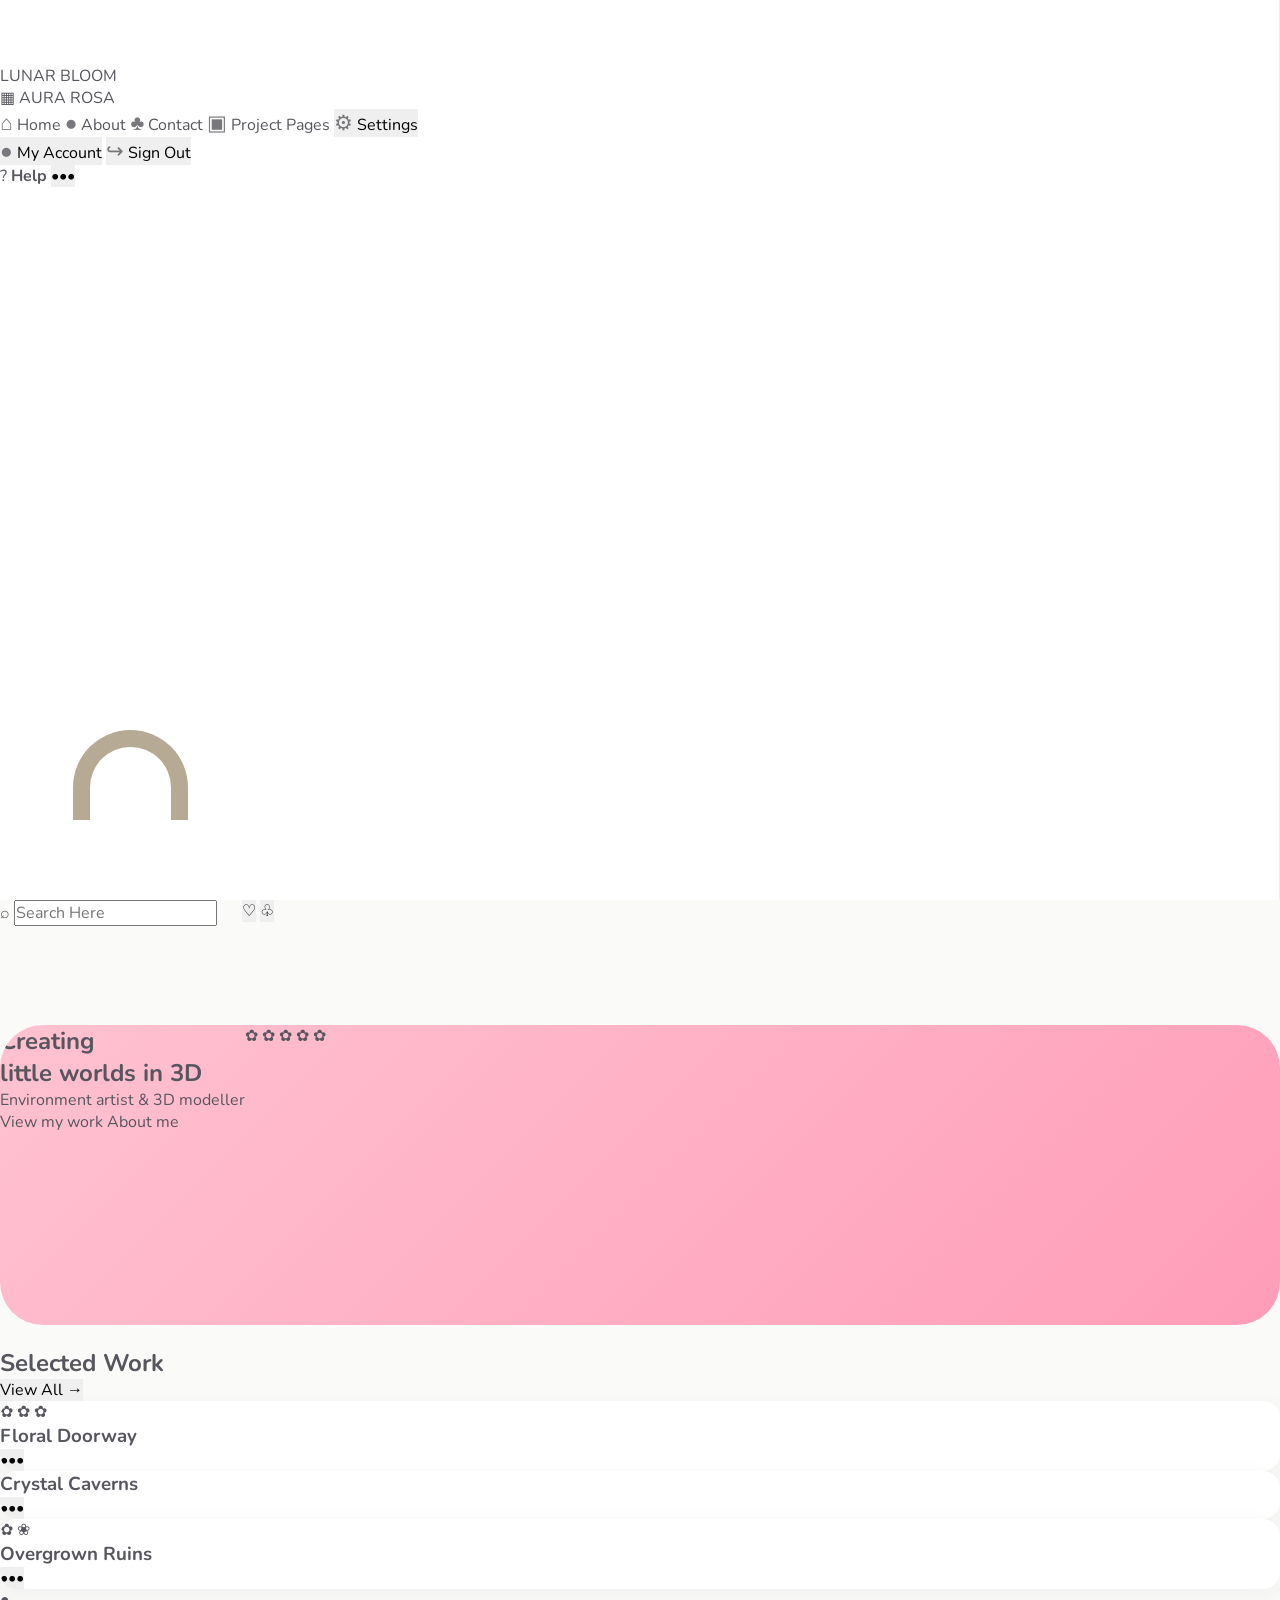
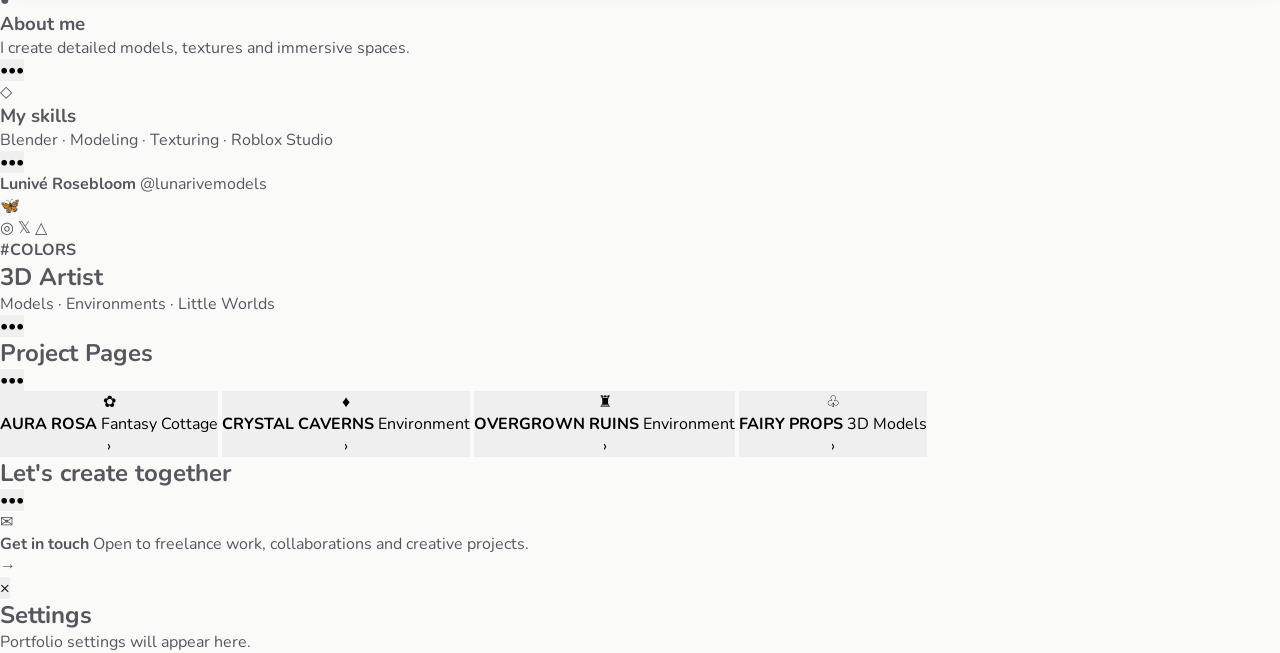
==== index.html @ 9db26db6 "Update index.html" ====
<!DOCTYPE html>
<html lang="en">

<head>
    <meta charset="UTF-8">
    <meta name="viewport" content="width=device-width, initial-scale=1.0">

    <title>3D Artist Portfolio</title>

    <link rel="preconnect" href="https://fonts.googleapis.com">
    <link rel="preconnect" href="https://fonts.gstatic.com" crossorigin>

    <link
        href="https://fonts.googleapis.com/css2?family=Nunito:wght@400;500;600;700;800&display=swap"
        rel="stylesheet"
    >

    <link rel="stylesheet" href="style.css">
</head>


<body>

<div class="portfolio">

    <!-- =====================================
         LEFT SIDEBAR
    ====================================== -->

    <aside class="sidebar">

        <div class="brand">
            <span class="brand-pink">LUNAR</span>
            <span class="brand-green">BLOOM</span>
        </div>


        <div class="current-project">
            <span class="current-icon">▦</span>
            <span>AURA ROSA</span>
        </div>


        <nav class="main-nav">

            <a href="#home" class="nav-item">
                <span class="nav-icon">⌂</span>
                <span>Home</span>
            </a>

            <a href="#about" class="nav-item">
                <span class="nav-icon">●</span>
                <span>About</span>
            </a>

            <a href="#contact" class="nav-item">
                <span class="nav-icon">♣</span>
                <span>Contact</span>
            </a>

            <a href="#projects" class="nav-item">
                <span class="nav-icon">▣</span>
                <span>Project Pages</span>
            </a>

            <button class="nav-item" id="settingsButton">
                <span class="nav-icon">⚙</span>
                <span>Settings</span>
            </button>

        </nav>


        <div class="sidebar-line"></div>


        <div class="account-nav">

            <button class="nav-item">
                <span class="nav-icon">●</span>
                <span>My Account</span>
            </button>

            <button class="nav-item">
                <span class="nav-icon">↪</span>
                <span>Sign Out</span>
            </button>

        </div>


        <div class="help">

            <span class="help-circle">?</span>

            <strong>Help</strong>

            <button>•••</button>

        </div>

    </aside>



    <!-- =====================================
         CENTER
    ====================================== -->

    <main class="content" id="home">


        <!-- TOP BAR -->

        <header class="topbar">

            <div class="search">

                <span class="search-symbol">⌕</span>

                <input
                    type="text"
                    id="searchInput"
                    placeholder="Search Here"
                >

            </div>


            <div class="top-actions">

                <button aria-label="Messages">
                    ♡
                </button>

                <button aria-label="Notifications">
                    ♧
                </button>

            </div>

        </header>



        <!-- =====================================
             HERO
        ====================================== -->

        <section class="hero">

            <div class="hero-copy">

                <h1>
                    Creating<br>
                    little worlds in 3D
                </h1>

                <p>
                    Environment artist &amp; 3D modeller
                </p>


                <div class="hero-actions">

                    <a
                        href="#projects"
                        class="primary-button"
                    >
                        View my work
                    </a>

                    <a
                        href="#about"
                        class="secondary-button"
                    >
                        About me
                    </a>

                </div>

            </div>



            <!--
                This is temporary artwork.

                Later we will replace this entire visual
                area with one of YOUR actual Blender renders.
            -->

            <div class="hero-visual">

                <div class="fairy-wing wing-left"></div>

                <div class="fairy-wing wing-right"></div>


                <div class="cottage">

                    <div class="cottage-top"></div>

                    <div class="cottage-main">

                        <div class="cottage-window"></div>

                        <div class="cottage-door">

                            <span class="door-window"></span>

                            <span class="door-handle"></span>

                        </div>

                    </div>

                </div>


                <span class="hero-flower flower-1">✿</span>
                <span class="hero-flower flower-2">✿</span>
                <span class="hero-flower flower-3">✿</span>
                <span class="hero-flower flower-4">✿</span>
                <span class="hero-flower flower-5">✿</span>

            </div>

        </section>



        <!-- HERO DOTS -->

        <div class="hero-dots">

            <button class="hero-dot active"></button>

            <button class="hero-dot"></button>

            <button class="hero-dot"></button>

        </div>



        <!-- =====================================
             SELECTED WORK
        ====================================== -->

        <section
            class="projects"
            id="projects"
        >

            <div class="section-header">

                <h2>Selected Work</h2>

                <button id="viewAllButton">
                    View All
                    <span>→</span>
                </button>

            </div>



            <div class="project-cards">


                <!-- PROJECT ONE -->

                <article
                    class="project-card"
                    data-project="floral doorway"
                >

                    <div class="project-preview floral-preview">

                        <div class="preview-cottage">

                            <div class="preview-roof"></div>

                            <div class="preview-house"></div>

                        </div>


                        <span class="preview-flower pf1">✿</span>

                        <span class="preview-flower pf2">✿</span>

                        <span class="preview-flower pf3">✿</span>

                    </div>


                    <div class="project-bottom">

                        <h3>Floral Doorway</h3>

                        <button aria-label="Project options">
                            •••
                        </button>

                    </div>

                </article>



                <!-- PROJECT TWO -->

                <article
                    class="project-card"
                    data-project="crystal caverns"
                >

                    <div class="project-preview crystal-preview">

                        <span class="crystal c1"></span>

                        <span class="crystal c2"></span>

                        <span class="crystal c3"></span>

                        <span class="crystal c4"></span>

                        <span class="crystal c5"></span>

                    </div>


                    <div class="project-bottom">

                        <h3>Crystal Caverns</h3>

                        <button aria-label="Project options">
                            •••
                        </button>

                    </div>

                </article>



                <!-- PROJECT THREE -->

                <article
                    class="project-card"
                    data-project="overgrown ruins"
                >

                    <div class="project-preview ruins-preview">

                        <span class="ruin-column rc1"></span>

                        <span class="ruin-column rc2"></span>

                        <span class="ruin-column rc3"></span>

                        <span class="ruin-arch"></span>

                        <span class="ruin-plant plant1">✿</span>

                        <span class="ruin-plant plant2">❀</span>

                    </div>


                    <div class="project-bottom">

                        <h3>Overgrown Ruins</h3>

                        <button aria-label="Project options">
                            •••
                        </button>

                    </div>

                </article>

            </div>

        </section>



        <!-- =====================================
             ABOUT + SKILLS
        ====================================== -->

        <section
            class="information"
            id="about"
        >


            <article class="information-card">

                <div class="information-icon">
                    ●
                </div>


                <div class="information-copy">

                    <h3>About me</h3>

                    <p>
                        I create detailed models,
                        textures and immersive spaces.
                    </p>

                </div>


                <button
                    class="card-options"
                    aria-label="About options"
                >
                    •••
                </button>

            </article>



            <article class="information-card">

                <div class="information-icon cube">
                    ◇
                </div>


                <div class="information-copy">

                    <h3>My skills</h3>

                    <p>
                        Blender · Modeling · Texturing ·
                        Roblox Studio
                    </p>

                </div>


                <button
                    class="card-options"
                    aria-label="Skills options"
                >
                    •••
                </button>

            </article>


        </section>


    </main>



    <!-- =====================================
         RIGHT PANEL
    ====================================== -->

    <aside class="profile-panel">


        <!-- PROFILE -->

        <section class="profile">

            <div class="profile-top">

                <div class="profile-name">

                    <strong>
                        Lunivé Rosebloom
                    </strong>

                    <span>
                        @lunarivemodels
                    </span>

                </div>


                <div class="avatar">
                    🦋
                </div>

            </div>



            <div class="socials">

                <a href="#" aria-label="Instagram">
                    ◎
                </a>

                <a href="#" aria-label="X">
                    𝕏
                </a>

                <a href="#" aria-label="ArtStation">
                    △
                </a>

            </div>



            <strong class="palette-title">
                #COLORS
            </strong>


            <div class="palette">

                <span class="palette-green"></span>

                <span class="palette-pink"></span>

                <span class="palette-cream"></span>

            </div>

        </section>



        <!-- ARTIST INFO -->

        <section class="artist-info">

            <div class="panel-heading">

                <div>

                    <h2>
                        3D Artist
                    </h2>

                    <p>
                        Models · Environments · Little Worlds
                    </p>

                </div>


                <button>
                    •••
                </button>

            </div>

        </section>



        <!-- =====================================
             PROJECT PAGES
        ====================================== -->

        <section class="project-pages">

            <div class="panel-heading">

                <h2>
                    Project Pages
                </h2>

                <button>
                    •••
                </button>

            </div>



            <button class="side-project">

                <div class="side-image floral-side">
                    ✿
                </div>


                <div class="side-project-text">

                    <strong>
                        AURA ROSA
                    </strong>

                    <span>
                        Fantasy Cottage
                    </span>

                </div>


                <span class="side-arrow">
                    ›
                </span>

            </button>



            <button class="side-project">

                <div class="side-image crystal-side">
                    ♦
                </div>


                <div class="side-project-text">

                    <strong>
                        CRYSTAL CAVERNS
                    </strong>

                    <span>
                        Environment
                    </span>

                </div>


                <span class="side-arrow">
                    ›
                </span>

            </button>



            <button class="side-project">

                <div class="side-image ruins-side">
                    ♜
                </div>


                <div class="side-project-text">

                    <strong>
                        OVERGROWN RUINS
                    </strong>

                    <span>
                        Environment
                    </span>

                </div>


                <span class="side-arrow">
                    ›
                </span>

            </button>



            <button class="side-project">

                <div class="side-image props-side">
                    ♧
                </div>


                <div class="side-project-text">

                    <strong>
                        FAIRY PROPS
                    </strong>

                    <span>
                        3D Models
                    </span>

                </div>


                <span class="side-arrow">
                    ›
                </span>

            </button>

        </section>



        <!-- =====================================
             CONTACT
        ====================================== -->

        <section
            class="contact"
            id="contact"
        >

            <div class="panel-heading">

                <h2>
                    Let's create together
                </h2>

                <button>
                    •••
                </button>

            </div>



            <a
                class="contact-box"
                href="mailto:hello@example.com"
            >

                <div class="contact-icon">
                    ✉
                </div>


                <div class="contact-copy">

                    <strong>
                        Get in touch
                    </strong>

                    <span>
                        Open to freelance work,
                        collaborations and
                        creative projects.
                    </span>

                </div>


                <span class="contact-arrow">
                    →
                </span>

            </a>

        </section>


    </aside>

</div>



<!-- =====================================
     SETTINGS POPUP
====================================== -->

<div
    class="settings-overlay"
    id="settingsModal"
>

    <div class="settings-window">

        <button
            class="settings-close"
            id="closeSettings"
            aria-label="Close settings"
        >
            ×
        </button>


        <h2>
            Settings
        </h2>


        <p>
            Portfolio settings will appear here.
        </p>

    </div>

</div>



<script src="script.js"></script>

</body>

</html>

<!-- ===== END OF INDEX.HTML ===== -->
---- style.css ----
/* =========================================
   LUNAR BLOOM PORTFOLIO
   STYLE.CSS
========================================= */

/* =========================================
   RESET
========================================= */

* {
    box-sizing: border-box;
    margin: 0;
    padding: 0;
}

html {
    scroll-behavior: smooth;
}

body {
    font-family: "Nunito", sans-serif;
    background: #fafaf9;
    color: #57565e;
}

a {
    text-decoration: none;
    color: inherit;
}

button,
input {
    font: inherit;
}

button {
    border: 0;
    cursor: pointer;
}

button,
a {
    -webkit-tap-highlight-color: transparent;
}


/* =========================================
   MAIN WEBSITE LAYOUT
========================================= */

.portfolio-app {
    min-height: 100vh;

    display: grid;

    grid-template-columns:
        275px
        minmax(600px, 1fr)
        340px;

    background: #fbfbfa;
}


/* =========================================
   LEFT SIDEBAR
========================================= */

.sidebar {
    position: relative;

    min-height: 100vh;

    padding-top: 65px;

    background: #ffffff;

    border-right: 1px solid #eeeeee;
}


/* LOGO */

.logo {
    margin-left: 67px;
    margin-bottom: 40px;

    font-size: 23px;
    font-weight: 800;

    line-height: 20px;
}

.logo span {
    display: block;
}

.logo-pink {
    color: #ff9db8;
}

.logo-green {
    color: #b9d374;
}


/* ACTIVE PROJECT */

.active-project {
    height: 63px;

    display: flex;
    align-items: center;

    gap: 36px;

    padding-left: 48px;

    margin-bottom: 30px;

    border-radius:
        0
        35px
        35px
        0;

    background:
        linear-gradient(
            90deg,
            #ffc5d3,
            #ff9cb6
        );

    color: white;

    font-size: 17px;
    font-weight: 700;

    box-shadow:
        0
        10px
        30px
        rgba(255, 155, 181, 0.18);
}

.grid-icon {
    font-size: 23px;
}


/* =========================================
   SIDEBAR NAVIGATION
========================================= */

.sidebar-nav,
.sidebar-bottom {
    display: flex;
    flex-direction: column;
}

.nav-link {
    width: 100%;
    height: 71px;

    padding:
        0
        48px;

    display: flex;
    align-items: center;

    gap: 22px;

    background: transparent;

    color: #66656d;

    font-size: 15px;
    font-weight: 700;

    text-align: left;

    transition:
        background 0.2s ease,
        color 0.2s ease;
}

.nav-link:hover {
    background: #fff4f7;
    color: #ee8aa5;
}

.nav-icon {
    width: 22px;

    color: #77777c;

    font-size: 21px;
}

.sidebar-divider {
    height: 1px;

    margin:
        10px
        48px
        28px;

    background: #e7e7e7;
}


/* =========================================
   HELP BUTTON
========================================= */

.help-link {
    position: absolute;

    left: 48px;
    right: 45px;
    bottom: 50px;

    display: flex;
    align-items: center;

    gap: 15px;

    font-size: 16px;
}

.help-link > span {
    width: 20px;
    height: 20px;

    display: flex;
    align-items: center;
    justify-content: center;

    border-radius: 50%;

    background: #77777d;

    color: white;

    font-size: 12px;
}

.help-link button {
    margin-left: auto;

    background: transparent;

    color: #66656d;
}


/* =========================================
   CENTER CONTENT
========================================= */

.main-content {
    min-width: 0;

    padding:
        54px
        28px
        55px;
}


/* =========================================
   TOP SEARCH BAR
========================================= */

.topbar {
    height: 57px;

    display: flex;

    gap: 25px;

    margin-bottom: 68px;
}

.search-container {
    flex: 1;

    height: 57px;

    display: flex;
    align-items: center;

    padding:
        0
        24px;

    border-radius: 13px;

    background: white;

    box-shadow:
        0
        4px
        25px
        rgba(60, 60, 60, 0.03);
}

.search-icon {
    margin-right: 15px;

    color: #ff9db8;

    font-size: 27px;
}

.search-container input {
    width: 100%;

    border: 0;
    outline: 0;

    background: transparent;

    color: #66646d;

    font-size: 17px;
}

.search-container input::placeholder {
    color: #96949b;
}

.top-buttons {
    display: flex;

    gap: 13px;
}

.square-button {
    width: 57px;
    height: 57px;

    display: flex;
    align-items: center;
    justify-content: center;

    border: 4px solid #ffc5d4;

    border-radius: 14px;

    background:
        linear-gradient(
            145deg,
            #ffb5c8,
            #ff91ad
        );

    color: white;

    font-size: 22px;

    box-shadow:
        0
        7px
        13px
        rgba(240, 121, 153, 0.25);

    transition:
        transform 0.2s ease,
        box-shadow 0.2s ease;
}

.square-button:hover {
    transform: translateY(-2px);

    box-shadow:
        0
        10px
        18px
        rgba(240, 121, 153, 0.3);
}


/* =========================================
   HERO
========================================= */

.hero {
    position: relative;

    height: 300px;

    display: flex;

    overflow: hidden;

    border-radius: 43px;

    background:
        linear-gradient(
            135deg,
            #ffc2d1 0%,
            #ff9db8 100%
        );
}

.hero-text {
    position: relative;

    z-index: 5;

    width: 55%;

    padding:
        45px
        0
        0
        43px;

    color: white;
}

.hero-text h1 {
    margin-bottom: 8px;

    font-size:
        clamp(
            36px,
            3vw,
            52px
        );

    font-weight: 500;

    line-height: 1.04;
}

.hero-text p {
    margin-bottom: 25px;

    font-size: 19px;
}

.hero-buttons {
    display: flex;

    gap: 15px;
}

.button {
    min-width: 145px;
    height: 43px;

    padding:
        0
        22px;

    display: inline-flex;
    align-items: center;
    justify-content: center;

    border-radius: 30px;

    font-size: 15px;
    font-weight: 700;

    transition:
        transform 0.2s ease;
}

.button:hover {
    transform: translateY(-2px);
}

.button-white {
    background: white;

    color: #65636c;
}

.button-outline {
    border:
        2px
        solid
        white;

    color: white;
}

/* =========================================
   HERO ART
========================================= */

.hero-art {
    position: absolute;

    top: 0;
    right: 0;

    width: 55%;
    height: 100%;
}

.hero-circle {
    position: absolute;

    border-radius: 50%;

    background:
        rgba(255, 255, 255, 0.15);
}

.hero-circle-one {
    width: 260px;
    height: 260px;

    right: 20px;
    top: 20px;
}

.hero-circle-two {
    width: 170px;
    height: 170px;

    right: 180px;
    top: 100px;
}


/* =========================================
   HERO HOUSE
========================================= */

.placeholder-house {
    position: absolute;

    right: 80px;
    bottom: 18px;

    width: 205px;
    height: 225px;

    filter:
        drop-shadow(
            0
            13px
            12px
            rgba(94, 65, 55, 0.16)
        );
}

.house-roof {
    position: absolute;

    left: 20px;
    top: 0;

    width: 165px;
    height: 85px;

    border:
        10px
        solid
        #9eb770;

    border-radius:
        100px
        100px
        25px
        25px;

    background: #f7d6c2;
}

.house-body {
    position: absolute;

    left: 28px;
    bottom: 0;

    width: 150px;
    height: 165px;

    border:
        9px
        solid
        #b58d71;

    border-radius:
        70px
        70px
        15px
        15px;

    background:
        linear-gradient(
            90deg,
            #f8c1cb,
            #ffd7dc
        );
}

.house-window {
    position: absolute;

    width: 46px;
    height: 50px;

    left: 50%;
    top: 20px;

    transform:
        translateX(-50%);

    border:
        6px
        solid
        #ad8567;

    border-radius:
        25px
        25px
        5px
        5px;

    background: #fff4c7;
}

.house-door {
    position: absolute;

    width: 65px;
    height: 92px;

    left: 50%;
    bottom: 0;

    transform:
        translateX(-50%);

    border:
        6px
        solid
        #ad8567;

    border-radius:
        35px
        35px
        0
        0;

    background: #f3a8b8;
}


/* =========================================
   HERO FLOWERS
========================================= */

.flower {
    position: absolute;

    z-index: 6;

    color: #fff0f4;

    text-shadow:
        0
        3px
        4px
        rgba(100, 80, 80, 0.15);
}

.flower-one {
    right: 55px;
    top: 35px;

    font-size: 43px;
}

.flower-two {
    right: 250px;
    top: 55px;

    font-size: 34px;
}

.flower-three {
    right: 38px;
    bottom: 30px;

    font-size: 50px;
}

.flower-four {
    right: 270px;
    bottom: 18px;

    font-size: 42px;
}


/* =========================================
   SLIDER DOTS
========================================= */

.slider-dots {
    height: 58px;

    display: flex;
    align-items: center;
    justify-content: center;

    gap: 9px;
}

.dot {
    width: 10px;
    height: 10px;

    border-radius: 50%;

    background: #f2e6e8;
}

.dot.active {
    background: #ff9db8;
}


/* =========================================
   PROJECT SECTION
========================================= */

.projects-section {
    margin-bottom: 25px;
}

.section-heading {
    display: flex;
    align-items: center;
    justify-content: space-between;

    margin-bottom: 17px;
}

.section-heading h2 {
    color: #55545d;

    font-size: 21px;
}

.view-all {
    background: transparent;

    color: #ff9db8;

    font-size: 15px;
    font-weight: 700;
}

.project-grid {
    display: grid;

    grid-template-columns:
        repeat(
            3,
            minmax(0, 1fr)
        );

    gap: 21px;
}

.project-card {
    overflow: hidden;

    border-radius: 17px;

    background: white;

    box-shadow:
        0
        5px
        20px
        rgba(50, 50, 50, 0.05);

    transition:
        transform 0.2s ease,
        box-shadow 0.2s ease;
}

.project-card:hover {
    transform:
        translateY(-5px);

    box-shadow:
        0
        12px
        25px
        rgba(50, 50, 50, 0.09);
}

.project-image {
    position: relative;

    height: 190px;

    overflow: hidden;
}

.project-info {
    height: 55px;

    display: flex;
    align-items: center;
    justify-content: space-between;

    padding:
        0
        13px;
}

.project-info h3 {
    color: #56545d;

    font-size: 16px;
}

.more-button,
.info-more {
    background: transparent;

    color: #66656d;
}


/* =========================================
   FLORAL PROJECT
========================================= */

.floral-project {
    background:
        linear-gradient(
            135deg,
            #d9e7b4,
            #f7d0d9,
            #fff4df
        );
}

.mini-house {
    position: absolute;

    width: 120px;
    height: 145px;

    left: 50%;
    bottom: 10px;

    transform:
        translateX(-50%);
}

.mini-roof {
    position: absolute;

    width: 110px;
    height: 75px;

    left: 5px;
    top: 0;

    border:
        8px
        solid
        #9db271;

    border-radius:
        60px
        60px
        20px
        20px;

    background: #e9b7a5;
}

.mini-body {
    position: absolute;

    width: 95px;
    height: 105px;

    left: 13px;
    bottom: 0;

    border:
        7px
        solid
        #a88268;

    border-radius:
        45px
        45px
        8px
        8px;

    background: #f5b6c4;
}

.decor {
    position: absolute;

    color: #fff5f7;

    font-size: 34px;
}

.flower-a {
    left: 20px;
    top: 20px;
}

.flower-b {
    right: 25px;
    top: 50px;
}

.flower-c {
    left: 25px;
    bottom: 15px;
}


/* =========================================
   CRYSTAL PROJECT
========================================= */

.crystal-project {
    background:
        linear-gradient(
            145deg,
            #d9d0dc,
            #caa5bd,
            #807383
        );
}

.crystal {
    position: absolute;

    bottom: 25px;

    width: 55px;

    background:
        linear-gradient(
            135deg,
            #ffe3ff,
            #ff9de0,
            #c865d6
        );

    clip-path:
        polygon(
            50% 0,
            100% 35%,
            80% 100%,
            20% 100%,
            0 35%
        );

    filter:
        drop-shadow(
            0
            8px
            8px
            rgba(90, 40, 100, 0.25)
        );
}

.crystal-one {
    height: 130px;
    left: 42%;
}

.crystal-two {
    height: 90px;
    left: 22%;

    transform:
        rotate(-10deg);
}

.crystal-three {
    height: 105px;
    right: 18%;

    transform:
        rotate(12deg);
}

.crystal-four {
    height: 70px;
    left: 60%;
}


/* =========================================
   RUINS PROJECT
========================================= */

.ruins-project {
    background:
        linear-gradient(
            135deg,
            #f2e8d2,
            #c8d8a7,
            #b6c98f
        );
}

.ruin-column {
    position: absolute;

    bottom: 20px;

    width: 28px;

    border-radius:
        5px
        5px
        0
        0;

    background:
        repeating-linear-gradient(
            to bottom,
            #c2b29a 0,
            #c2b29a 15px,
            #9e907b 16px,
            #9e907b 18px
        );
}

.column-one {
    left: 50px;

    height: 125px;
}

.column-two {
    left: 120px;

    height: 150px;
}

.column-three {
    right: 50px;

    height: 115px;
}

.ruin-arch {
    position: absolute;

    left: 73px;
    bottom: 80px;

    width: 115px;
    height: 90px;

    border:
        17px
        solid
        #b7aa95;

    border-bottom: 0;

    border-radius:
        70px
        70px
        0
        0;
}

/* =========================================
   ABOUT + SKILLS
========================================= */

.info-grid {
    display: grid;

    grid-template-columns:
        repeat(
            2,
            minmax(0, 1fr)
        );

    gap: 20px;
}

.info-card {
    position: relative;

    min-height: 120px;

    display: flex;
    align-items: center;

    padding: 20px;

    border-radius: 17px;

    background: white;

    box-shadow:
        0
        5px
        20px
        rgba(50, 50, 50, 0.04);
}

.info-icon {
    flex:
        0
        0
        65px;

    width: 65px;
    height: 65px;

    margin-right: 20px;

    display: flex;
    align-items: center;
    justify-content: center;

    border-radius: 50%;

    background: #ffb4c7;

    color: white;

    font-size: 28px;
}

.cube-icon {
    font-size: 34px;
}

.info-text {
    padding-right: 20px;
}

.info-text h3 {
    margin-bottom: 5px;

    color: #56545d;

    font-size: 18px;
}

.info-text p {
    color: #96939b;

    font-size: 14px;

    line-height: 1.5;
}

.info-more {
    position: absolute;

    top: 19px;
    right: 20px;
}


/* =========================================
   RIGHT PANEL
========================================= */

.right-panel {
    min-width: 0;

    padding:
        55px
        38px
        45px
        28px;

    background:
        rgba(
            255,
            255,
            255,
            0.82
        );

    border-left:
        1px
        solid
        #f0efef;
}


/* =========================================
   PROFILE
========================================= */

.profile-section {
    margin-bottom: 31px;
}

.profile-header {
    display: flex;
    align-items: center;
    justify-content: space-between;
}

.profile-header h3 {
    color: #55545d;

    font-size: 14px;
}

.profile-header p {
    margin-top: 3px;

    color: #8d8a92;

    font-size: 13px;
}

.profile-avatar {
    width: 73px;
    height: 73px;

    display: flex;
    align-items: center;
    justify-content: center;

    border:
        1px
        solid
        #ffd4de;

    border-radius: 50%;

    background: #fffafb;

    font-size: 32px;
}


/* =========================================
   SOCIAL ICONS
========================================= */

.social-icons {
    display: flex;

    gap: 15px;

    margin:
        -5px
        0
        22px;
}

.social-icons a {
    color: #6c6a71;

    font-size: 18px;
    font-weight: 700;

    transition:
        color 0.2s ease,
        transform 0.2s ease;
}

.social-icons a:hover {
    color: #ff9db8;

    transform:
        translateY(-2px);
}


/* =========================================
   COLOR PALETTE
========================================= */

.colors-title {
    margin-bottom: 8px;

    color: #55545d;

    font-size: 14px;
    font-weight: 800;
}

.color-palette {
    width: 160px;
    height: 18px;

    display: flex;

    overflow: hidden;

    border-radius: 4px;
}

.color-palette span {
    flex: 1;
}

.color-palette .green {
    background: #bed778;
}

.color-palette .pink {
    background: #f5aec0;
}

.color-palette .cream {
    background: #f8e8dc;
}


/* =========================================
   ARTIST SECTION
========================================= */

.artist-section {
    margin-bottom: 36px;
}

.right-title {
    display: flex;
    align-items: center;
    justify-content: space-between;

    margin-bottom: 17px;
}

.right-title h2 {
    color: #55545d;

    font-size: 21px;
}

.right-title p {
    margin-top: 2px;

    color: #9a979e;

    font-size: 13px;
}

.right-title button {
    background: transparent;

    color: #66656d;

    font-size: 16px;
}


/* =========================================
   RIGHT PROJECT LIST
========================================= */

.side-projects {
    margin-bottom: 50px;
}

.side-project-card {
    width: 100%;
    min-height: 82px;

    margin-bottom: 11px;

    padding:
        10px
        13px;

    display: grid;

    grid-template-columns:
        58px
        1fr
        20px;

    align-items: center;

    gap: 12px;

    border-radius: 16px;

    background: #fff3f6;

    color: #59575f;

    text-align: left;

    transition:
        transform 0.2s ease,
        background 0.2s ease,
        box-shadow 0.2s ease;
}

.side-project-card:hover {
    transform:
        translateX(4px);

    background: #ffedf2;

    box-shadow:
        0
        6px
        15px
        rgba(80, 60, 70, 0.06);
}

.side-thumbnail {
    width: 58px;
    height: 58px;

    display: flex;
    align-items: center;
    justify-content: center;

    border-radius: 13px;

    background: white;

    font-size: 27px;
}

.side-project-card strong,
.side-project-card span {
    display: block;
}

.side-project-card strong {
    color: #59575f;

    font-size: 13px;
}

.side-project-card span {
    margin-top: 3px;

    color: #929098;

    font-size: 12px;
}

.side-project-card b {
    color: #ff9db8;

    font-size: 28px;
}

.floral-thumbnail {
    color: #e99caf;
}

.crystal-thumbnail {
    color: #d774d8;
}

.ruins-thumbnail {
    color: #8fa26b;
}

.lantern-thumbnail {
    color: #bd8d67;
}


/* =========================================
   CONTACT SECTION
========================================= */

.contact-section {
    margin-top: 15px;
}

.contact-card {
    min-height: 128px;

    padding: 20px;

    display: grid;

    grid-template-columns:
        42px
        1fr
        20px;

    gap: 12px;

    align-items: start;

    border-radius: 17px;

    background:
        linear-gradient(
            145deg,
            #ffb9ca,
            #ff9db8
        );

    color: white;

    box-shadow:
        0
        10px
        25px
        rgba(255, 157, 184, 0.15);

    transition:
        transform 0.2s ease,
        box-shadow 0.2s ease;
}

.contact-card:hover {
    transform:
        translateY(-3px);

    box-shadow:
        0
        14px
        30px
        rgba(255, 157, 184, 0.25);
}

.mail-icon {
    font-size: 28px;
}

.contact-card strong,
.contact-card span {
    display: block;
}

.contact-card strong {
    font-size: 15px;
}

.contact-card span {
    margin-top: 7px;

    font-size: 13px;

    line-height: 1.4;
}

.contact-card b {
    align-self: end;

    font-size: 22px;
}


/* =========================================
   SETTINGS MODAL
========================================= */

.modal-overlay {
    position: fixed;

    inset: 0;

    z-index: 100;

    display: none;
    align-items: center;
    justify-content: center;

    padding: 20px;

    background:
        rgba(
            75,
            61,
            66,
            0.35
        );

    backdrop-filter:
        blur(4px);
}

.modal-overlay.open {
    display: flex;
}

.modal {
    position: relative;

    width:
        min(
            420px,
            100%
        );

    padding: 38px;

    border-radius: 24px;

    background: white;

    box-shadow:
        0
        20px
        70px
        rgba(0, 0, 0, 0.13);
}

.modal h2 {
    margin-bottom: 10px;

    color: #55545d;
}

.modal p {
    color: #8e8b93;

    line-height: 1.5;
}

.modal-close {
    position: absolute;

    top: 14px;
    right: 18px;

    background: transparent;

    color: #777777;

    font-size: 28px;
}


/* =========================================
   RESPONSIVE - MEDIUM SCREENS
========================================= */

@media (max-width: 1200px) {

    .portfolio-app {
        grid-template-columns:
            230px
            minmax(560px, 1fr);
    }

    .right-panel {
        display: none;
    }

    .nav-link {
        padding:
            0
            35px;
    }

    .active-project {
        padding-left: 35px;
    }

    .logo {
        margin-left: 50px;
    }

}


/* =========================================
   RESPONSIVE - TABLETS
========================================= */

@media (max-width: 850px) {

    .portfolio-app {
        display: block;
    }


    /* SIDEBAR BECOMES TOP NAV */

    .sidebar {
        position: relative;

        min-height: auto;

        padding: 22px;

        border-right: 0;

        border-bottom:
            1px
            solid
            #eeeeee;
    }

    .logo {
        margin:
            0
            0
            20px;
    }

    .active-project {
        display: none;
    }

    .sidebar-divider {
        display: none;
    }

    .sidebar-bottom {
        display: none;
    }

    .help-link {
        display: none;
    }

    .sidebar-nav {
        flex-direction: row;

        overflow-x: auto;

        scrollbar-width: none;
    }

    .sidebar-nav::-webkit-scrollbar {
        display: none;
    }

    .nav-link {
        width: auto;
        height: 48px;

        padding:
            0
            18px;

        flex-shrink: 0;

        white-space: nowrap;

        border-radius: 25px;
    }


    /* MAIN */

    .main-content {
        padding:
            25px
            18px
            45px;
    }

    .topbar {
        margin-bottom: 25px;
    }


    /* HERO */

    .hero {
        height: 380px;
    }

    .hero-text {
        width: 100%;

        padding:
            35px
            30px;
    }

    .hero-art {
        width: 70%;

        opacity: 0.55;
    }


    /* PROJECTS */

    .project-grid {
        grid-template-columns: 1fr;
    }

    .project-image {
        height: 240px;
    }


    /* INFO CARDS */

    .info-grid {
        grid-template-columns: 1fr;
    }

}


/* =========================================
   RESPONSIVE - MOBILE
========================================= */

@media (max-width: 520px) {

    /* SEARCH */

    .top-buttons {
        display: none;
    }

    .search-container {
        width: 100%;
    }


    /* NAVIGATION */

    .sidebar {
        padding:
            18px
            15px;
    }

    .sidebar-nav {
        gap: 3px;
    }

    .sidebar-nav .nav-icon {
        display: none;
    }

    .nav-link {
        padding:
            0
            12px;

        font-size: 13px;
    }


    /* HERO */

    .hero {
        height: 420px;

        border-radius: 30px;
    }

    .hero-text {
        padding:
            32px
            25px;
    }

    .hero-text h1 {
        font-size: 39px;
    }

    .hero-text p {
        font-size: 16px;
    }

    .hero-buttons {
        flex-direction: column;

        align-items: flex-start;
    }

    .hero-art {
        width: 100%;

        opacity: 0.45;

        transform:
            translate(
                80px,
                100px
            )
            scale(0.8);
    }


    /* PROJECTS */

    .project-image {
        height: 210px;
    }

    .section-heading h2 {
        font-size: 19px;
    }


    /* ABOUT CARDS */

    .info-card {
        padding: 17px;
    }

    .info-icon {
        width: 55px;
        height: 55px;

        flex-basis: 55px;

        margin-right: 15px;
    }

}


/* =========================================
   SMALL MOBILE PHONES
========================================= */

@media (max-width: 380px) {

    .hero-text h1 {
        font-size: 34px;
    }

    .hero-text p {
        font-size: 15px;
    }

    .button {
        min-width: 130px;

        height: 40px;

        font-size: 14px;
    }

    .main-content {
        padding-left: 12px;
        padding-right: 12px;
    }

}


/* =========================================
   ACCESSIBILITY / FOCUS
========================================= */

a:focus-visible,
button:focus-visible,
input:focus-visible {
    outline:
        3px
        solid
        rgba(
            255,
            157,
            184,
            0.45
        );

    outline-offset: 3px;
}


/* =========================================
   TEXT SELECTION
========================================= */

::selection {
    background: #ffb6c9;

    color: white;
}


/* =========================================
   SCROLLBAR
========================================= */

::-webkit-scrollbar {
    width: 10px;
}

::-webkit-scrollbar-track {
    background: #f6f4f4;
}

::-webkit-scrollbar-thumb {
    background: #ffc0d0;

    border-radius: 20px;

    border:
        2px
        solid
        #f6f4f4;
}

::-webkit-scrollbar-thumb:hover {
    background: #ff9db8;
}
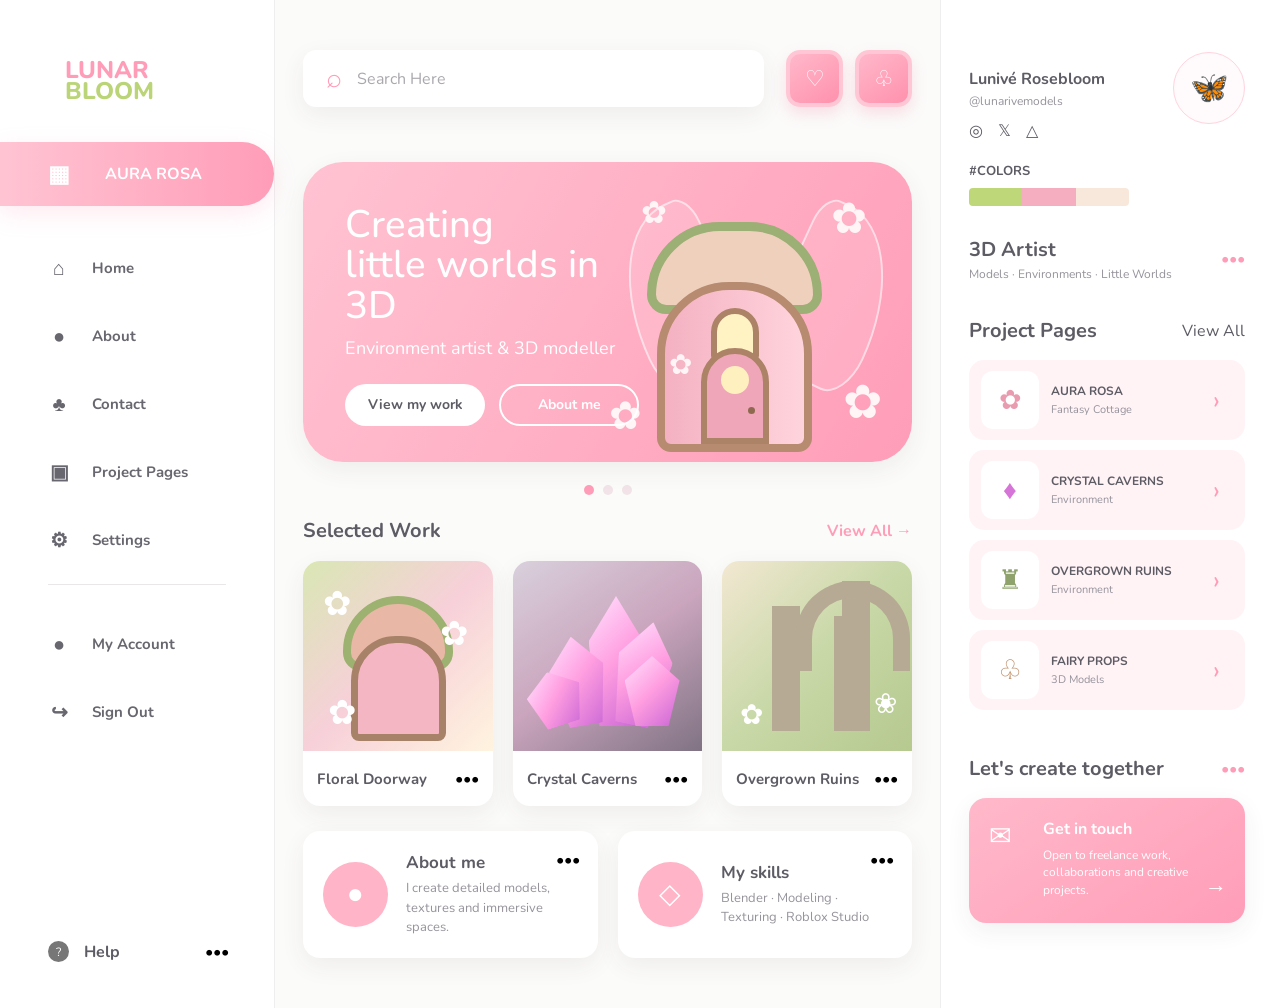
==== commit 3512af3d: "Update index.html" ====
--- a/index.html
+++ b/index.html
@@ -4,29 +4,20 @@
 <head>
     <meta charset="UTF-8">
     <meta name="viewport" content="width=device-width, initial-scale=1.0">
-
     <title>3D Artist Portfolio</title>
 
     <link rel="preconnect" href="https://fonts.googleapis.com">
     <link rel="preconnect" href="https://fonts.gstatic.com" crossorigin>
-
-    <link
-        href="https://fonts.googleapis.com/css2?family=Nunito:wght@400;500;600;700;800&display=swap"
-        rel="stylesheet"
-    >
+    <link href="https://fonts.googleapis.com/css2?family=Nunito:wght@400;500;600;700;800&display=swap" rel="stylesheet">
 
     <link rel="stylesheet" href="style.css">
 </head>
 
-
 <body>
 
 <div class="portfolio">
 
-    <!-- =====================================
-         LEFT SIDEBAR
-    ====================================== -->
-
+    <!-- LEFT SIDEBAR -->
     <aside class="sidebar">
 
         <div class="brand">
@@ -34,13 +25,11 @@
             <span class="brand-green">BLOOM</span>
         </div>
 
-
         <div class="current-project">
             <span class="current-icon">▦</span>
             <span>AURA ROSA</span>
         </div>
 
-
         <nav class="main-nav">
 
             <a href="#home" class="nav-item">
@@ -58,7 +47,7 @@
                 <span>Contact</span>
             </a>
 
-            <a href="#projects" class="nav-item">
+            <a href="projects.html" class="nav-item">
                 <span class="nav-icon">▣</span>
                 <span>Project Pages</span>
             </a>
@@ -70,9 +59,7 @@
 
         </nav>
 
-
         <div class="sidebar-line"></div>
-
 
         <div class="account-nav">
 
@@ -88,34 +75,22 @@
 
         </div>
 
-
         <div class="help">
-
             <span class="help-circle">?</span>
-
             <strong>Help</strong>
-
             <button>•••</button>
-
         </div>
 
     </aside>
 
 
-
-    <!-- =====================================
-         CENTER
-    ====================================== -->
-
+    <!-- CENTER CONTENT -->
     <main class="content" id="home">
 
-
         <!-- TOP BAR -->
-
         <header class="topbar">
 
             <div class="search">
-
                 <span class="search-symbol">⌕</span>
 
                 <input
@@ -123,9 +98,7 @@
                     id="searchInput"
                     placeholder="Search Here"
                 >
-
-            </div>
-
+            </div>
 
             <div class="top-actions">
 
@@ -142,11 +115,7 @@
         </header>
 
 
-
-        <!-- =====================================
-             HERO
-        ====================================== -->
-
+        <!-- HERO -->
         <section class="hero">
 
             <div class="hero-copy">
@@ -160,11 +129,10 @@
                     Environment artist &amp; 3D modeller
                 </p>
 
-
                 <div class="hero-actions">
 
                     <a
-                        href="#projects"
+                        href="projects.html"
                         class="primary-button"
                     >
                         View my work
@@ -182,21 +150,12 @@
             </div>
 
 
-
-            <!--
-                This is temporary artwork.
-
-                Later we will replace this entire visual
-                area with one of YOUR actual Blender renders.
-            -->
-
+            <!-- TEMPORARY HERO ART -->
             <div class="hero-visual">
 
                 <div class="fairy-wing wing-left"></div>
-
                 <div class="fairy-wing wing-right"></div>
 
-
                 <div class="cottage">
 
                     <div class="cottage-top"></div>
@@ -206,17 +165,13 @@
                         <div class="cottage-window"></div>
 
                         <div class="cottage-door">
-
                             <span class="door-window"></span>
-
                             <span class="door-handle"></span>
-
                         </div>
 
                     </div>
 
                 </div>
-
 
                 <span class="hero-flower flower-1">✿</span>
                 <span class="hero-flower flower-2">✿</span>
@@ -229,48 +184,33 @@
         </section>
 
 
-
         <!-- HERO DOTS -->
-
         <div class="hero-dots">
-
             <button class="hero-dot active"></button>
-
             <button class="hero-dot"></button>
-
             <button class="hero-dot"></button>
-
         </div>
 
 
-
-        <!-- =====================================
-             SELECTED WORK
-        ====================================== -->
-
-        <section
-            class="projects"
-            id="projects"
-        >
+        <!-- SELECTED WORK -->
+        <section class="projects" id="projects">
 
             <div class="section-header">
 
                 <h2>Selected Work</h2>
 
-                <button id="viewAllButton">
-                    View All
-                    <span>→</span>
-                </button>
-
-            </div>
-
+                <a href="projects.html">
+                    <button id="viewAllButton">
+                        View All →
+                    </button>
+                </a>
+
+            </div>
 
 
             <div class="project-cards">
 
-
-                <!-- PROJECT ONE -->
-
+                <!-- PROJECT 1 -->
                 <article
                     class="project-card"
                     data-project="floral doorway"
@@ -279,22 +219,15 @@
                     <div class="project-preview floral-preview">
 
                         <div class="preview-cottage">
-
                             <div class="preview-roof"></div>
-
                             <div class="preview-house"></div>
-
                         </div>
 
-
                         <span class="preview-flower pf1">✿</span>
-
                         <span class="preview-flower pf2">✿</span>
-
                         <span class="preview-flower pf3">✿</span>
 
                     </div>
-
 
                     <div class="project-bottom">
 
@@ -309,9 +242,7 @@
                 </article>
 
 
-
-                <!-- PROJECT TWO -->
-
+                <!-- PROJECT 2 -->
                 <article
                     class="project-card"
                     data-project="crystal caverns"
@@ -320,17 +251,12 @@
                     <div class="project-preview crystal-preview">
 
                         <span class="crystal c1"></span>
-
                         <span class="crystal c2"></span>
-
                         <span class="crystal c3"></span>
-
                         <span class="crystal c4"></span>
-
                         <span class="crystal c5"></span>
 
                     </div>
-
 
                     <div class="project-bottom">
 
@@ -345,9 +271,7 @@
                 </article>
 
 
-
-                <!-- PROJECT THREE -->
-
+                <!-- PROJECT 3 -->
                 <article
                     class="project-card"
                     data-project="overgrown ruins"
@@ -356,19 +280,15 @@
                     <div class="project-preview ruins-preview">
 
                         <span class="ruin-column rc1"></span>
-
                         <span class="ruin-column rc2"></span>
-
                         <span class="ruin-column rc3"></span>
 
                         <span class="ruin-arch"></span>
 
                         <span class="ruin-plant plant1">✿</span>
-
                         <span class="ruin-plant plant2">❀</span>
 
                     </div>
-
 
                     <div class="project-bottom">
 
@@ -387,23 +307,14 @@
         </section>
 
 
-
-        <!-- =====================================
-             ABOUT + SKILLS
-        ====================================== -->
-
-        <section
-            class="information"
-            id="about"
-        >
-
+        <!-- ABOUT + SKILLS -->
+        <section class="information" id="about">
 
             <article class="information-card">
 
                 <div class="information-icon">
                     ●
                 </div>
-
 
                 <div class="information-copy">
 
@@ -416,24 +327,18 @@
 
                 </div>
 
-
-                <button
-                    class="card-options"
-                    aria-label="About options"
-                >
+                <button class="card-options">
                     •••
                 </button>
 
             </article>
 
 
-
             <article class="information-card">
 
                 <div class="information-icon cube">
                     ◇
                 </div>
-
 
                 <div class="information-copy">
 
@@ -446,33 +351,21 @@
 
                 </div>
 
-
-                <button
-                    class="card-options"
-                    aria-label="Skills options"
-                >
+                <button class="card-options">
                     •••
                 </button>
 
             </article>
 
-
         </section>
 
-
     </main>
 
 
-
-    <!-- =====================================
-         RIGHT PANEL
-    ====================================== -->
-
+    <!-- RIGHT PANEL -->
     <aside class="profile-panel">
 
-
         <!-- PROFILE -->
-
         <section class="profile">
 
             <div class="profile-top">
@@ -489,13 +382,11 @@
 
                 </div>
 
-
                 <div class="avatar">
                     🦋
                 </div>
 
             </div>
-
 
 
             <div class="socials">
@@ -515,18 +406,14 @@
             </div>
 
 
-
             <strong class="palette-title">
                 #COLORS
             </strong>
 
-
             <div class="palette">
 
                 <span class="palette-green"></span>
-
                 <span class="palette-pink"></span>
-
                 <span class="palette-cream"></span>
 
             </div>
@@ -534,9 +421,7 @@
         </section>
 
 
-
-        <!-- ARTIST INFO -->
-
+        <!-- ARTIST -->
         <section class="artist-info">
 
             <div class="panel-heading">
@@ -553,7 +438,6 @@
 
                 </div>
 
-
                 <button>
                     •••
                 </button>
@@ -563,11 +447,7 @@
         </section>
 
 
-
-        <!-- =====================================
-             PROJECT PAGES
-        ====================================== -->
-
+        <!-- PROJECT PAGES -->
         <section class="project-pages">
 
             <div class="panel-heading">
@@ -576,149 +456,129 @@
                     Project Pages
                 </h2>
 
+                <a href="projects.html">
+                    View All
+                </a>
+
+            </div>
+
+
+            <a href="projects.html" class="side-project">
+
+                <div class="side-image floral-side">
+                    ✿
+                </div>
+
+                <div class="side-project-text">
+
+                    <strong>
+                        AURA ROSA
+                    </strong>
+
+                    <span>
+                        Fantasy Cottage
+                    </span>
+
+                </div>
+
+                <span class="side-arrow">
+                    ›
+                </span>
+
+            </a>
+
+
+            <a href="projects.html" class="side-project">
+
+                <div class="side-image crystal-side">
+                    ♦
+                </div>
+
+                <div class="side-project-text">
+
+                    <strong>
+                        CRYSTAL CAVERNS
+                    </strong>
+
+                    <span>
+                        Environment
+                    </span>
+
+                </div>
+
+                <span class="side-arrow">
+                    ›
+                </span>
+
+            </a>
+
+
+            <a href="projects.html" class="side-project">
+
+                <div class="side-image ruins-side">
+                    ♜
+                </div>
+
+                <div class="side-project-text">
+
+                    <strong>
+                        OVERGROWN RUINS
+                    </strong>
+
+                    <span>
+                        Environment
+                    </span>
+
+                </div>
+
+                <span class="side-arrow">
+                    ›
+                </span>
+
+            </a>
+
+
+            <a href="projects.html" class="side-project">
+
+                <div class="side-image props-side">
+                    ♧
+                </div>
+
+                <div class="side-project-text">
+
+                    <strong>
+                        FAIRY PROPS
+                    </strong>
+
+                    <span>
+                        3D Models
+                    </span>
+
+                </div>
+
+                <span class="side-arrow">
+                    ›
+                </span>
+
+            </a>
+
+        </section>
+
+
+        <!-- CONTACT -->
+        <section class="contact" id="contact">
+
+            <div class="panel-heading">
+
+                <h2>
+                    Let's create together
+                </h2>
+
                 <button>
                     •••
                 </button>
 
             </div>
-
-
-
-            <button class="side-project">
-
-                <div class="side-image floral-side">
-                    ✿
-                </div>
-
-
-                <div class="side-project-text">
-
-                    <strong>
-                        AURA ROSA
-                    </strong>
-
-                    <span>
-                        Fantasy Cottage
-                    </span>
-
-                </div>
-
-
-                <span class="side-arrow">
-                    ›
-                </span>
-
-            </button>
-
-
-
-            <button class="side-project">
-
-                <div class="side-image crystal-side">
-                    ♦
-                </div>
-
-
-                <div class="side-project-text">
-
-                    <strong>
-                        CRYSTAL CAVERNS
-                    </strong>
-
-                    <span>
-                        Environment
-                    </span>
-
-                </div>
-
-
-                <span class="side-arrow">
-                    ›
-                </span>
-
-            </button>
-
-
-
-            <button class="side-project">
-
-                <div class="side-image ruins-side">
-                    ♜
-                </div>
-
-
-                <div class="side-project-text">
-
-                    <strong>
-                        OVERGROWN RUINS
-                    </strong>
-
-                    <span>
-                        Environment
-                    </span>
-
-                </div>
-
-
-                <span class="side-arrow">
-                    ›
-                </span>
-
-            </button>
-
-
-
-            <button class="side-project">
-
-                <div class="side-image props-side">
-                    ♧
-                </div>
-
-
-                <div class="side-project-text">
-
-                    <strong>
-                        FAIRY PROPS
-                    </strong>
-
-                    <span>
-                        3D Models
-                    </span>
-
-                </div>
-
-
-                <span class="side-arrow">
-                    ›
-                </span>
-
-            </button>
-
-        </section>
-
-
-
-        <!-- =====================================
-             CONTACT
-        ====================================== -->
-
-        <section
-            class="contact"
-            id="contact"
-        >
-
-            <div class="panel-heading">
-
-                <h2>
-                    Let's create together
-                </h2>
-
-                <button>
-                    •••
-                </button>
-
-            </div>
-
 
 
             <a
@@ -729,7 +589,6 @@
                 <div class="contact-icon">
                     ✉
                 </div>
-
 
                 <div class="contact-copy">
 
@@ -745,7 +604,6 @@
 
                 </div>
 
-
                 <span class="contact-arrow">
                     →
                 </span>
@@ -754,17 +612,12 @@
 
         </section>
 
-
     </aside>
 
 </div>
 
 
-
-<!-- =====================================
-     SETTINGS POPUP
-====================================== -->
-
+<!-- SETTINGS -->
 <div
     class="settings-overlay"
     id="settingsModal"
@@ -775,17 +628,14 @@
         <button
             class="settings-close"
             id="closeSettings"
-            aria-label="Close settings"
         >
             ×
         </button>
 
-
         <h2>
             Settings
         </h2>
 
-
         <p>
             Portfolio settings will appear here.
         </p>
@@ -795,11 +645,9 @@
 </div>
 
 
-
 <script src="script.js"></script>
 
 </body>
-
 </html>
 
-<!-- ===== END OF INDEX.HTML ===== -->
+<!-- ===== COMPLETE INDEX.HTML - END ===== -->
--- a/style.css
+++ b/style.css
@@ -1,2020 +1,185 @@
-/* =========================================
-   LUNAR BLOOM PORTFOLIO
-   STYLE.CSS
-========================================= */
+:root{--pink:#ff9db8;--light:#ffc4d3;--green:#bad477;--text:#5d5b64;--muted:#96939b;--white:#fff;--bg:#faf9f8;--shadow:0 8px 25px rgba(70,50,60,.07)}
+*{box-sizing:border-box;margin:0;padding:0}
+html{scroll-behavior:smooth}
+body{font-family:"Nunito",sans-serif;background:var(--bg);color:var(--text)}
+a{text-decoration:none;color:inherit}
+button,input{font:inherit}
+button{border:0;cursor:pointer;background:none}
 
-/* =========================================
-   RESET
-========================================= */
+.portfolio{min-height:100vh;display:grid;grid-template-columns:275px minmax(600px,1fr) 340px;background:#fbfbfa}
 
-* {
-    box-sizing: border-box;
-    margin: 0;
-    padding: 0;
+/* LEFT */
+.sidebar{position:relative;min-height:100vh;padding-top:60px;background:#fff;border-right:1px solid #eee}
+.brand{margin:0 0 40px 65px;font-size:24px;font-weight:800;line-height:21px}
+.brand span{display:block}
+.brand-pink{color:var(--pink)}
+.brand-green{color:var(--green)}
+.current-project{height:64px;margin-bottom:28px;padding-left:48px;display:flex;align-items:center;gap:35px;border-radius:0 34px 34px 0;background:linear-gradient(90deg,var(--light),var(--pink));color:#fff;font-weight:700;box-shadow:0 8px 25px rgba(255,157,184,.2)}
+.current-icon{font-size:23px}
+.main-nav,.account-nav{display:flex;flex-direction:column}
+.nav-item{width:100%;height:68px;padding:0 48px;display:flex;align-items:center;gap:22px;color:#68666e;font-size:15px;font-weight:700;text-align:left;transition:.2s}
+.nav-item:hover{background:#fff5f7;color:var(--pink)}
+.nav-icon{width:22px;text-align:center;font-size:20px}
+.sidebar-line{height:1px;margin:10px 48px 25px;background:#e9e7e7}
+.help{position:absolute;left:48px;right:45px;bottom:45px;display:flex;align-items:center;gap:15px}
+.help-circle{width:21px;height:21px;display:flex;align-items:center;justify-content:center;border-radius:50%;background:#777;color:#fff;font-size:12px}
+.help button{margin-left:auto}
+
+/* CENTER + TOP */
+.content{min-width:0;padding:50px 28px}
+.topbar{height:57px;margin-bottom:55px;display:flex;gap:22px}
+.search{flex:1;display:flex;align-items:center;padding:0 23px;border-radius:13px;background:#fff;box-shadow:var(--shadow)}
+.search-symbol{margin-right:15px;color:var(--pink);font-size:27px}
+.search input{width:100%;border:0;outline:0;background:transparent;color:var(--text);font-size:16px}
+.search input::placeholder{color:#aaa7ad}
+.top-actions{display:flex;gap:12px}
+.top-actions button{width:57px;height:57px;border:4px solid #ffc7d5;border-radius:14px;background:linear-gradient(145deg,#ffb8ca,#ff91ad);color:#fff;font-size:22px;box-shadow:0 7px 15px rgba(240,121,153,.22)}
+
+/* HERO */
+.hero{position:relative;height:300px;overflow:hidden;border-radius:40px;background:linear-gradient(120deg,#ffc3d2,var(--pink));box-shadow:var(--shadow)}
+.hero-copy{position:relative;z-index:10;width:58%;padding:43px 0 0 42px;color:#fff}
+.hero-copy h1{margin-bottom:10px;font-size:clamp(38px,3vw,51px);font-weight:500;line-height:1.05}
+.hero-copy p{margin-bottom:24px;font-size:18px}
+.hero-actions{display:flex;gap:14px}
+.primary-button,.secondary-button{min-width:140px;height:42px;padding:0 20px;display:flex;align-items:center;justify-content:center;border-radius:24px;font-size:14px;font-weight:700}
+.primary-button{background:#fff;color:var(--text)}
+.secondary-button{border:2px solid #fff;color:#fff}
+.hero-visual{position:absolute;inset:0 0 0 auto;width:52%}
+.fairy-wing{position:absolute;top:45px;width:105px;height:180px;border:2px solid rgba(255,255,255,.55);background:rgba(255,255,255,.12)}
+.wing-left{left:30px;border-radius:90% 20% 75% 30%;transform:rotate(-25deg)}
+.wing-right{right:25px;border-radius:20% 90% 30% 75%;transform:rotate(25deg)}
+.cottage{position:absolute;right:75px;bottom:10px;z-index:5;width:205px;height:230px}
+.cottage-top{position:absolute;left:15px;width:175px;height:92px;border:9px solid #9caf75;border-radius:95px 95px 25px 25px;background:#efd0bd}
+.cottage-main{position:absolute;left:25px;bottom:0;width:155px;height:170px;border:8px solid #b78b70;border-radius:72px 72px 14px 14px;background:linear-gradient(90deg,#f4b1c1,#ffd4dd)}
+.cottage-window{position:absolute;top:18px;left:50%;width:48px;height:52px;transform:translateX(-50%);border:6px solid #ad8367;border-radius:26px 26px 5px 5px;background:#fff3c4}
+.cottage-door{position:absolute;bottom:0;left:50%;width:68px;height:96px;transform:translateX(-50%);border:6px solid #ad8367;border-radius:35px 35px 0 0;background:#efa6b8}
+.door-window{position:absolute;top:12px;left:14px;width:28px;height:28px;border-radius:50%;background:#fff0c0}
+.door-handle{position:absolute;top:53px;right:8px;width:7px;height:7px;border-radius:50%;background:#8e694f}
+.hero-flower{position:absolute;z-index:8;color:#fff4f6}
+.flower-1{right:45px;top:28px;font-size:43px}.flower-2{right:245px;top:30px;font-size:31px}.flower-3{right:30px;bottom:27px;font-size:47px}.flower-4{right:270px;bottom:19px;font-size:39px}.flower-5{right:220px;bottom:78px;font-size:28px}
+.hero-dots{height:55px;display:flex;align-items:center;justify-content:center;gap:9px}
+.hero-dot{width:10px;height:10px;border-radius:50%;background:#f1e3e7}.hero-dot.active{background:var(--pink)}
+
+/* PROJECTS */
+.projects{margin-bottom:25px}
+.section-header,.panel-heading{display:flex;align-items:center;justify-content:space-between}
+.section-header{margin-bottom:17px}
+.section-header h2,.panel-heading h2{font-size:20px}
+.section-header button,.panel-heading button{color:var(--pink);font-weight:700}
+.project-cards{display:grid;grid-template-columns:repeat(3,minmax(0,1fr));gap:20px}
+.project-card{overflow:hidden;border-radius:17px;background:#fff;box-shadow:var(--shadow);transition:.2s}
+.project-card:hover{transform:translateY(-4px)}
+.project-preview{position:relative;height:190px;overflow:hidden}
+.project-bottom{height:55px;padding:0 14px;display:flex;align-items:center;justify-content:space-between}
+.project-bottom h3{font-size:15px}
+
+/* FLORAL CARD */
+.floral-preview{background:linear-gradient(135deg,#d9e7b4,#f7d0d9,#fff4df)}
+.preview-cottage{position:absolute;left:50%;bottom:10px;width:120px;height:145px;transform:translateX(-50%)}
+.preview-roof{position:absolute;left:5px;width:110px;height:75px;border:8px solid #9db271;border-radius:60px 60px 20px 20px;background:#e9b7a5}
+.preview-house{position:absolute;left:13px;bottom:0;width:95px;height:105px;border:7px solid #a88268;border-radius:45px 45px 8px 8px;background:#f5b6c4}
+.preview-flower{position:absolute;color:#fff;font-size:34px}
+.pf1{left:20px;top:20px}.pf2{right:25px;top:50px}.pf3{left:25px;bottom:15px}
+
+/* CRYSTAL CARD */
+.crystal-preview{background:linear-gradient(145deg,#d9d0dc,#caa5bd,#807383)}
+.crystal{position:absolute;bottom:25px;width:55px;background:linear-gradient(135deg,#ffe3ff,#ff9de0,#c865d6);clip-path:polygon(50% 0,100% 35%,80% 100%,20% 100%,0 35%)}
+.c1{height:130px;left:40%}.c2{height:90px;left:20%;transform:rotate(-10deg)}.c3{height:105px;right:17%;transform:rotate(12deg)}.c4{height:70px;left:59%}.c5{height:55px;left:8%;transform:rotate(-18deg)}
+
+/* RUINS CARD */
+.ruins-preview{background:linear-gradient(135deg,#f2e8d2,#c8d8a7,#b6c98f)}
+.ruin-column{position:absolute;bottom:20px;width:28px;background:#b7aa95}
+.rc1{left:50px;height:125px}.rc2{left:120px;height:150px}.rc3{right:50px;height:115px}
+.ruin-arch{position:absolute;left:73px;bottom:80px;width:115px;height:90px;border:17px solid #b7aa95;border-bottom:0;border-radius:70px 70px 0 0}
+.ruin-plant{position:absolute;color:#fff;font-size:28px}
+.plant1{left:18px;bottom:17px}.plant2{right:15px;bottom:28px}
+
+/* ABOUT + SKILLS */
+.information{display:grid;grid-template-columns:repeat(2,minmax(0,1fr));gap:20px}
+.information-card{position:relative;min-height:120px;padding:20px;display:flex;align-items:center;border-radius:17px;background:#fff;box-shadow:var(--shadow)}
+.information-icon{flex:0 0 65px;width:65px;height:65px;margin-right:18px;display:flex;align-items:center;justify-content:center;border-radius:50%;background:#ffb4c7;color:#fff;font-size:28px}
+.information-copy h3{margin-bottom:5px;font-size:17px}
+.information-copy p{color:var(--muted);font-size:13px;line-height:1.5}
+.card-options{position:absolute;top:18px;right:18px}
+
+/* RIGHT PANEL */
+.profile-panel{padding:52px 35px 45px 28px;background:#fff;border-left:1px solid #eee}
+.profile{margin-bottom:30px}
+.profile-top{display:flex;align-items:center;justify-content:space-between}
+.profile-name strong,.profile-name span{display:block}
+.profile-name span{margin-top:3px;color:var(--muted);font-size:12px}
+.avatar{width:72px;height:72px;display:flex;align-items:center;justify-content:center;border:1px solid #ffd4de;border-radius:50%;background:#fffafb;font-size:31px}
+.socials{display:flex;gap:15px;margin:-4px 0 20px}
+.socials a:hover{color:var(--pink)}
+.palette-title{display:block;margin-bottom:8px;font-size:13px}
+.palette{width:160px;height:18px;display:flex;overflow:hidden;border-radius:4px}
+.palette span{flex:1}.palette-green{background:#bed778}.palette-pink{background:#f5aec0}.palette-cream{background:#f8e8dc}
+.artist-info{margin-bottom:35px}
+.panel-heading{margin-bottom:16px}
+.panel-heading p{margin-top:3px;color:var(--muted);font-size:12px}
+
+/* RIGHT PROJECT LIST */
+.project-pages{margin-bottom:45px}
+.side-project{width:100%;min-height:80px;margin-bottom:10px;padding:10px 12px;display:grid;grid-template-columns:58px 1fr 20px;align-items:center;gap:12px;border-radius:15px;background:#fff3f6;text-align:left;transition:.2s}
+.side-project:hover{transform:translateX(3px);background:#ffedf2}
+.side-image{width:58px;height:58px;display:flex;align-items:center;justify-content:center;border-radius:12px;background:#fff;font-size:27px}
+.side-project-text strong,.side-project-text span{display:block}
+.side-project-text strong{font-size:12px}
+.side-project-text span{margin-top:3px;color:var(--muted);font-size:11px}
+.side-arrow{color:var(--pink);font-size:27px}
+.floral-side{color:#e99caf}.crystal-side{color:#d774d8}.ruins-side{color:#8fa26b}.props-side{color:#bd8d67}
+
+/* CONTACT */
+.contact-box{min-height:125px;padding:20px;display:grid;grid-template-columns:42px 1fr 20px;gap:12px;border-radius:17px;background:linear-gradient(145deg,#ffb9ca,var(--pink));color:#fff;box-shadow:var(--shadow)}
+.contact-icon{font-size:27px}
+.contact-copy strong,.contact-copy span{display:block}
+.contact-copy span{margin-top:7px;font-size:12px;line-height:1.45}
+.contact-arrow{align-self:end;font-size:22px}
+
+/* SETTINGS */
+.settings-overlay{position:fixed;inset:0;z-index:100;display:none;align-items:center;justify-content:center;padding:20px;background:rgba(60,45,50,.35);backdrop-filter:blur(4px)}
+.settings-overlay.open{display:flex}
+.settings-window{position:relative;width:min(420px,100%);padding:38px;border-radius:24px;background:#fff;box-shadow:0 20px 60px rgba(0,0,0,.15)}
+.settings-window h2{margin-bottom:10px}
+.settings-window p{color:var(--muted)}
+.settings-close{position:absolute;top:12px;right:18px;font-size:28px}
+
+/* RESPONSIVE */
+@media(max-width:1200px){
+    .portfolio{grid-template-columns:230px minmax(560px,1fr)}
+    .profile-panel{display:none}
+    .nav-item{padding:0 35px}
+    .current-project{padding-left:35px}
+    .brand{margin-left:48px}
 }
 
-html {
-    scroll-behavior: smooth;
+@media(max-width:850px){
+    .portfolio{display:block}
+    .sidebar{min-height:auto;padding:20px}
+    .brand{margin:0 0 18px}
+    .current-project,.sidebar-line,.account-nav,.help{display:none}
+    .main-nav{flex-direction:row;overflow-x:auto}
+    .nav-item{width:auto;height:45px;padding:0 15px;white-space:nowrap}
+    .content{padding:25px 18px 45px}
+    .topbar{margin-bottom:25px}
+    .hero{height:370px}
+    .hero-copy{width:100%;padding:35px 30px}
+    .hero-visual{width:70%;opacity:.5}
+    .project-cards,.information{grid-template-columns:1fr}
+    .project-preview{height:240px}
 }
 
-body {
-    font-family: "Nunito", sans-serif;
-    background: #fafaf9;
-    color: #57565e;
+@media(max-width:520px){
+    .top-actions{display:none}
+    .nav-icon{display:none}
+    .nav-item{padding:0 11px;font-size:13px}
+    .hero{height:410px;border-radius:28px}
+    .hero-copy{padding:30px 24px}
+    .hero-copy h1{font-size:38px}
+    .hero-copy p{font-size:16px}
+    .hero-actions{flex-direction:column;align-items:flex-start}
+    .hero-visual{width:100%;transform:translate(75px,105px) scale(.8)}
+    .project-preview{height:210px}
 }
 
-a {
-    text-decoration: none;
-    color: inherit;
-}
-
-button,
-input {
-    font: inherit;
-}
-
-button {
-    border: 0;
-    cursor: pointer;
-}
-
-button,
-a {
-    -webkit-tap-highlight-color: transparent;
-}
-
-
-/* =========================================
-   MAIN WEBSITE LAYOUT
-========================================= */
-
-.portfolio-app {
-    min-height: 100vh;
-
-    display: grid;
-
-    grid-template-columns:
-        275px
-        minmax(600px, 1fr)
-        340px;
-
-    background: #fbfbfa;
-}
-
-
-/* =========================================
-   LEFT SIDEBAR
-========================================= */
-
-.sidebar {
-    position: relative;
-
-    min-height: 100vh;
-
-    padding-top: 65px;
-
-    background: #ffffff;
-
-    border-right: 1px solid #eeeeee;
-}
-
-
-/* LOGO */
-
-.logo {
-    margin-left: 67px;
-    margin-bottom: 40px;
-
-    font-size: 23px;
-    font-weight: 800;
-
-    line-height: 20px;
-}
-
-.logo span {
-    display: block;
-}
-
-.logo-pink {
-    color: #ff9db8;
-}
-
-.logo-green {
-    color: #b9d374;
-}
-
-
-/* ACTIVE PROJECT */
-
-.active-project {
-    height: 63px;
-
-    display: flex;
-    align-items: center;
-
-    gap: 36px;
-
-    padding-left: 48px;
-
-    margin-bottom: 30px;
-
-    border-radius:
-        0
-        35px
-        35px
-        0;
-
-    background:
-        linear-gradient(
-            90deg,
-            #ffc5d3,
-            #ff9cb6
-        );
-
-    color: white;
-
-    font-size: 17px;
-    font-weight: 700;
-
-    box-shadow:
-        0
-        10px
-        30px
-        rgba(255, 155, 181, 0.18);
-}
-
-.grid-icon {
-    font-size: 23px;
-}
-
-
-/* =========================================
-   SIDEBAR NAVIGATION
-========================================= */
-
-.sidebar-nav,
-.sidebar-bottom {
-    display: flex;
-    flex-direction: column;
-}
-
-.nav-link {
-    width: 100%;
-    height: 71px;
-
-    padding:
-        0
-        48px;
-
-    display: flex;
-    align-items: center;
-
-    gap: 22px;
-
-    background: transparent;
-
-    color: #66656d;
-
-    font-size: 15px;
-    font-weight: 700;
-
-    text-align: left;
-
-    transition:
-        background 0.2s ease,
-        color 0.2s ease;
-}
-
-.nav-link:hover {
-    background: #fff4f7;
-    color: #ee8aa5;
-}
-
-.nav-icon {
-    width: 22px;
-
-    color: #77777c;
-
-    font-size: 21px;
-}
-
-.sidebar-divider {
-    height: 1px;
-
-    margin:
-        10px
-        48px
-        28px;
-
-    background: #e7e7e7;
-}
-
-
-/* =========================================
-   HELP BUTTON
-========================================= */
-
-.help-link {
-    position: absolute;
-
-    left: 48px;
-    right: 45px;
-    bottom: 50px;
-
-    display: flex;
-    align-items: center;
-
-    gap: 15px;
-
-    font-size: 16px;
-}
-
-.help-link > span {
-    width: 20px;
-    height: 20px;
-
-    display: flex;
-    align-items: center;
-    justify-content: center;
-
-    border-radius: 50%;
-
-    background: #77777d;
-
-    color: white;
-
-    font-size: 12px;
-}
-
-.help-link button {
-    margin-left: auto;
-
-    background: transparent;
-
-    color: #66656d;
-}
-
-
-/* =========================================
-   CENTER CONTENT
-========================================= */
-
-.main-content {
-    min-width: 0;
-
-    padding:
-        54px
-        28px
-        55px;
-}
-
-
-/* =========================================
-   TOP SEARCH BAR
-========================================= */
-
-.topbar {
-    height: 57px;
-
-    display: flex;
-
-    gap: 25px;
-
-    margin-bottom: 68px;
-}
-
-.search-container {
-    flex: 1;
-
-    height: 57px;
-
-    display: flex;
-    align-items: center;
-
-    padding:
-        0
-        24px;
-
-    border-radius: 13px;
-
-    background: white;
-
-    box-shadow:
-        0
-        4px
-        25px
-        rgba(60, 60, 60, 0.03);
-}
-
-.search-icon {
-    margin-right: 15px;
-
-    color: #ff9db8;
-
-    font-size: 27px;
-}
-
-.search-container input {
-    width: 100%;
-
-    border: 0;
-    outline: 0;
-
-    background: transparent;
-
-    color: #66646d;
-
-    font-size: 17px;
-}
-
-.search-container input::placeholder {
-    color: #96949b;
-}
-
-.top-buttons {
-    display: flex;
-
-    gap: 13px;
-}
-
-.square-button {
-    width: 57px;
-    height: 57px;
-
-    display: flex;
-    align-items: center;
-    justify-content: center;
-
-    border: 4px solid #ffc5d4;
-
-    border-radius: 14px;
-
-    background:
-        linear-gradient(
-            145deg,
-            #ffb5c8,
-            #ff91ad
-        );
-
-    color: white;
-
-    font-size: 22px;
-
-    box-shadow:
-        0
-        7px
-        13px
-        rgba(240, 121, 153, 0.25);
-
-    transition:
-        transform 0.2s ease,
-        box-shadow 0.2s ease;
-}
-
-.square-button:hover {
-    transform: translateY(-2px);
-
-    box-shadow:
-        0
-        10px
-        18px
-        rgba(240, 121, 153, 0.3);
-}
-
-
-/* =========================================
-   HERO
-========================================= */
-
-.hero {
-    position: relative;
-
-    height: 300px;
-
-    display: flex;
-
-    overflow: hidden;
-
-    border-radius: 43px;
-
-    background:
-        linear-gradient(
-            135deg,
-            #ffc2d1 0%,
-            #ff9db8 100%
-        );
-}
-
-.hero-text {
-    position: relative;
-
-    z-index: 5;
-
-    width: 55%;
-
-    padding:
-        45px
-        0
-        0
-        43px;
-
-    color: white;
-}
-
-.hero-text h1 {
-    margin-bottom: 8px;
-
-    font-size:
-        clamp(
-            36px,
-            3vw,
-            52px
-        );
-
-    font-weight: 500;
-
-    line-height: 1.04;
-}
-
-.hero-text p {
-    margin-bottom: 25px;
-
-    font-size: 19px;
-}
-
-.hero-buttons {
-    display: flex;
-
-    gap: 15px;
-}
-
-.button {
-    min-width: 145px;
-    height: 43px;
-
-    padding:
-        0
-        22px;
-
-    display: inline-flex;
-    align-items: center;
-    justify-content: center;
-
-    border-radius: 30px;
-
-    font-size: 15px;
-    font-weight: 700;
-
-    transition:
-        transform 0.2s ease;
-}
-
-.button:hover {
-    transform: translateY(-2px);
-}
-
-.button-white {
-    background: white;
-
-    color: #65636c;
-}
-
-.button-outline {
-    border:
-        2px
-        solid
-        white;
-
-    color: white;
-}
-
-/* =========================================
-   HERO ART
-========================================= */
-
-.hero-art {
-    position: absolute;
-
-    top: 0;
-    right: 0;
-
-    width: 55%;
-    height: 100%;
-}
-
-.hero-circle {
-    position: absolute;
-
-    border-radius: 50%;
-
-    background:
-        rgba(255, 255, 255, 0.15);
-}
-
-.hero-circle-one {
-    width: 260px;
-    height: 260px;
-
-    right: 20px;
-    top: 20px;
-}
-
-.hero-circle-two {
-    width: 170px;
-    height: 170px;
-
-    right: 180px;
-    top: 100px;
-}
-
-
-/* =========================================
-   HERO HOUSE
-========================================= */
-
-.placeholder-house {
-    position: absolute;
-
-    right: 80px;
-    bottom: 18px;
-
-    width: 205px;
-    height: 225px;
-
-    filter:
-        drop-shadow(
-            0
-            13px
-            12px
-            rgba(94, 65, 55, 0.16)
-        );
-}
-
-.house-roof {
-    position: absolute;
-
-    left: 20px;
-    top: 0;
-
-    width: 165px;
-    height: 85px;
-
-    border:
-        10px
-        solid
-        #9eb770;
-
-    border-radius:
-        100px
-        100px
-        25px
-        25px;
-
-    background: #f7d6c2;
-}
-
-.house-body {
-    position: absolute;
-
-    left: 28px;
-    bottom: 0;
-
-    width: 150px;
-    height: 165px;
-
-    border:
-        9px
-        solid
-        #b58d71;
-
-    border-radius:
-        70px
-        70px
-        15px
-        15px;
-
-    background:
-        linear-gradient(
-            90deg,
-            #f8c1cb,
-            #ffd7dc
-        );
-}
-
-.house-window {
-    position: absolute;
-
-    width: 46px;
-    height: 50px;
-
-    left: 50%;
-    top: 20px;
-
-    transform:
-        translateX(-50%);
-
-    border:
-        6px
-        solid
-        #ad8567;
-
-    border-radius:
-        25px
-        25px
-        5px
-        5px;
-
-    background: #fff4c7;
-}
-
-.house-door {
-    position: absolute;
-
-    width: 65px;
-    height: 92px;
-
-    left: 50%;
-    bottom: 0;
-
-    transform:
-        translateX(-50%);
-
-    border:
-        6px
-        solid
-        #ad8567;
-
-    border-radius:
-        35px
-        35px
-        0
-        0;
-
-    background: #f3a8b8;
-}
-
-
-/* =========================================
-   HERO FLOWERS
-========================================= */
-
-.flower {
-    position: absolute;
-
-    z-index: 6;
-
-    color: #fff0f4;
-
-    text-shadow:
-        0
-        3px
-        4px
-        rgba(100, 80, 80, 0.15);
-}
-
-.flower-one {
-    right: 55px;
-    top: 35px;
-
-    font-size: 43px;
-}
-
-.flower-two {
-    right: 250px;
-    top: 55px;
-
-    font-size: 34px;
-}
-
-.flower-three {
-    right: 38px;
-    bottom: 30px;
-
-    font-size: 50px;
-}
-
-.flower-four {
-    right: 270px;
-    bottom: 18px;
-
-    font-size: 42px;
-}
-
-
-/* =========================================
-   SLIDER DOTS
-========================================= */
-
-.slider-dots {
-    height: 58px;
-
-    display: flex;
-    align-items: center;
-    justify-content: center;
-
-    gap: 9px;
-}
-
-.dot {
-    width: 10px;
-    height: 10px;
-
-    border-radius: 50%;
-
-    background: #f2e6e8;
-}
-
-.dot.active {
-    background: #ff9db8;
-}
-
-
-/* =========================================
-   PROJECT SECTION
-========================================= */
-
-.projects-section {
-    margin-bottom: 25px;
-}
-
-.section-heading {
-    display: flex;
-    align-items: center;
-    justify-content: space-between;
-
-    margin-bottom: 17px;
-}
-
-.section-heading h2 {
-    color: #55545d;
-
-    font-size: 21px;
-}
-
-.view-all {
-    background: transparent;
-
-    color: #ff9db8;
-
-    font-size: 15px;
-    font-weight: 700;
-}
-
-.project-grid {
-    display: grid;
-
-    grid-template-columns:
-        repeat(
-            3,
-            minmax(0, 1fr)
-        );
-
-    gap: 21px;
-}
-
-.project-card {
-    overflow: hidden;
-
-    border-radius: 17px;
-
-    background: white;
-
-    box-shadow:
-        0
-        5px
-        20px
-        rgba(50, 50, 50, 0.05);
-
-    transition:
-        transform 0.2s ease,
-        box-shadow 0.2s ease;
-}
-
-.project-card:hover {
-    transform:
-        translateY(-5px);
-
-    box-shadow:
-        0
-        12px
-        25px
-        rgba(50, 50, 50, 0.09);
-}
-
-.project-image {
-    position: relative;
-
-    height: 190px;
-
-    overflow: hidden;
-}
-
-.project-info {
-    height: 55px;
-
-    display: flex;
-    align-items: center;
-    justify-content: space-between;
-
-    padding:
-        0
-        13px;
-}
-
-.project-info h3 {
-    color: #56545d;
-
-    font-size: 16px;
-}
-
-.more-button,
-.info-more {
-    background: transparent;
-
-    color: #66656d;
-}
-
-
-/* =========================================
-   FLORAL PROJECT
-========================================= */
-
-.floral-project {
-    background:
-        linear-gradient(
-            135deg,
-            #d9e7b4,
-            #f7d0d9,
-            #fff4df
-        );
-}
-
-.mini-house {
-    position: absolute;
-
-    width: 120px;
-    height: 145px;
-
-    left: 50%;
-    bottom: 10px;
-
-    transform:
-        translateX(-50%);
-}
-
-.mini-roof {
-    position: absolute;
-
-    width: 110px;
-    height: 75px;
-
-    left: 5px;
-    top: 0;
-
-    border:
-        8px
-        solid
-        #9db271;
-
-    border-radius:
-        60px
-        60px
-        20px
-        20px;
-
-    background: #e9b7a5;
-}
-
-.mini-body {
-    position: absolute;
-
-    width: 95px;
-    height: 105px;
-
-    left: 13px;
-    bottom: 0;
-
-    border:
-        7px
-        solid
-        #a88268;
-
-    border-radius:
-        45px
-        45px
-        8px
-        8px;
-
-    background: #f5b6c4;
-}
-
-.decor {
-    position: absolute;
-
-    color: #fff5f7;
-
-    font-size: 34px;
-}
-
-.flower-a {
-    left: 20px;
-    top: 20px;
-}
-
-.flower-b {
-    right: 25px;
-    top: 50px;
-}
-
-.flower-c {
-    left: 25px;
-    bottom: 15px;
-}
-
-
-/* =========================================
-   CRYSTAL PROJECT
-========================================= */
-
-.crystal-project {
-    background:
-        linear-gradient(
-            145deg,
-            #d9d0dc,
-            #caa5bd,
-            #807383
-        );
-}
-
-.crystal {
-    position: absolute;
-
-    bottom: 25px;
-
-    width: 55px;
-
-    background:
-        linear-gradient(
-            135deg,
-            #ffe3ff,
-            #ff9de0,
-            #c865d6
-        );
-
-    clip-path:
-        polygon(
-            50% 0,
-            100% 35%,
-            80% 100%,
-            20% 100%,
-            0 35%
-        );
-
-    filter:
-        drop-shadow(
-            0
-            8px
-            8px
-            rgba(90, 40, 100, 0.25)
-        );
-}
-
-.crystal-one {
-    height: 130px;
-    left: 42%;
-}
-
-.crystal-two {
-    height: 90px;
-    left: 22%;
-
-    transform:
-        rotate(-10deg);
-}
-
-.crystal-three {
-    height: 105px;
-    right: 18%;
-
-    transform:
-        rotate(12deg);
-}
-
-.crystal-four {
-    height: 70px;
-    left: 60%;
-}
-
-
-/* =========================================
-   RUINS PROJECT
-========================================= */
-
-.ruins-project {
-    background:
-        linear-gradient(
-            135deg,
-            #f2e8d2,
-            #c8d8a7,
-            #b6c98f
-        );
-}
-
-.ruin-column {
-    position: absolute;
-
-    bottom: 20px;
-
-    width: 28px;
-
-    border-radius:
-        5px
-        5px
-        0
-        0;
-
-    background:
-        repeating-linear-gradient(
-            to bottom,
-            #c2b29a 0,
-            #c2b29a 15px,
-            #9e907b 16px,
-            #9e907b 18px
-        );
-}
-
-.column-one {
-    left: 50px;
-
-    height: 125px;
-}
-
-.column-two {
-    left: 120px;
-
-    height: 150px;
-}
-
-.column-three {
-    right: 50px;
-
-    height: 115px;
-}
-
-.ruin-arch {
-    position: absolute;
-
-    left: 73px;
-    bottom: 80px;
-
-    width: 115px;
-    height: 90px;
-
-    border:
-        17px
-        solid
-        #b7aa95;
-
-    border-bottom: 0;
-
-    border-radius:
-        70px
-        70px
-        0
-        0;
-}
-
-/* =========================================
-   ABOUT + SKILLS
-========================================= */
-
-.info-grid {
-    display: grid;
-
-    grid-template-columns:
-        repeat(
-            2,
-            minmax(0, 1fr)
-        );
-
-    gap: 20px;
-}
-
-.info-card {
-    position: relative;
-
-    min-height: 120px;
-
-    display: flex;
-    align-items: center;
-
-    padding: 20px;
-
-    border-radius: 17px;
-
-    background: white;
-
-    box-shadow:
-        0
-        5px
-        20px
-        rgba(50, 50, 50, 0.04);
-}
-
-.info-icon {
-    flex:
-        0
-        0
-        65px;
-
-    width: 65px;
-    height: 65px;
-
-    margin-right: 20px;
-
-    display: flex;
-    align-items: center;
-    justify-content: center;
-
-    border-radius: 50%;
-
-    background: #ffb4c7;
-
-    color: white;
-
-    font-size: 28px;
-}
-
-.cube-icon {
-    font-size: 34px;
-}
-
-.info-text {
-    padding-right: 20px;
-}
-
-.info-text h3 {
-    margin-bottom: 5px;
-
-    color: #56545d;
-
-    font-size: 18px;
-}
-
-.info-text p {
-    color: #96939b;
-
-    font-size: 14px;
-
-    line-height: 1.5;
-}
-
-.info-more {
-    position: absolute;
-
-    top: 19px;
-    right: 20px;
-}
-
-
-/* =========================================
-   RIGHT PANEL
-========================================= */
-
-.right-panel {
-    min-width: 0;
-
-    padding:
-        55px
-        38px
-        45px
-        28px;
-
-    background:
-        rgba(
-            255,
-            255,
-            255,
-            0.82
-        );
-
-    border-left:
-        1px
-        solid
-        #f0efef;
-}
-
-
-/* =========================================
-   PROFILE
-========================================= */
-
-.profile-section {
-    margin-bottom: 31px;
-}
-
-.profile-header {
-    display: flex;
-    align-items: center;
-    justify-content: space-between;
-}
-
-.profile-header h3 {
-    color: #55545d;
-
-    font-size: 14px;
-}
-
-.profile-header p {
-    margin-top: 3px;
-
-    color: #8d8a92;
-
-    font-size: 13px;
-}
-
-.profile-avatar {
-    width: 73px;
-    height: 73px;
-
-    display: flex;
-    align-items: center;
-    justify-content: center;
-
-    border:
-        1px
-        solid
-        #ffd4de;
-
-    border-radius: 50%;
-
-    background: #fffafb;
-
-    font-size: 32px;
-}
-
-
-/* =========================================
-   SOCIAL ICONS
-========================================= */
-
-.social-icons {
-    display: flex;
-
-    gap: 15px;
-
-    margin:
-        -5px
-        0
-        22px;
-}
-
-.social-icons a {
-    color: #6c6a71;
-
-    font-size: 18px;
-    font-weight: 700;
-
-    transition:
-        color 0.2s ease,
-        transform 0.2s ease;
-}
-
-.social-icons a:hover {
-    color: #ff9db8;
-
-    transform:
-        translateY(-2px);
-}
-
-
-/* =========================================
-   COLOR PALETTE
-========================================= */
-
-.colors-title {
-    margin-bottom: 8px;
-
-    color: #55545d;
-
-    font-size: 14px;
-    font-weight: 800;
-}
-
-.color-palette {
-    width: 160px;
-    height: 18px;
-
-    display: flex;
-
-    overflow: hidden;
-
-    border-radius: 4px;
-}
-
-.color-palette span {
-    flex: 1;
-}
-
-.color-palette .green {
-    background: #bed778;
-}
-
-.color-palette .pink {
-    background: #f5aec0;
-}
-
-.color-palette .cream {
-    background: #f8e8dc;
-}
-
-
-/* =========================================
-   ARTIST SECTION
-========================================= */
-
-.artist-section {
-    margin-bottom: 36px;
-}
-
-.right-title {
-    display: flex;
-    align-items: center;
-    justify-content: space-between;
-
-    margin-bottom: 17px;
-}
-
-.right-title h2 {
-    color: #55545d;
-
-    font-size: 21px;
-}
-
-.right-title p {
-    margin-top: 2px;
-
-    color: #9a979e;
-
-    font-size: 13px;
-}
-
-.right-title button {
-    background: transparent;
-
-    color: #66656d;
-
-    font-size: 16px;
-}
-
-
-/* =========================================
-   RIGHT PROJECT LIST
-========================================= */
-
-.side-projects {
-    margin-bottom: 50px;
-}
-
-.side-project-card {
-    width: 100%;
-    min-height: 82px;
-
-    margin-bottom: 11px;
-
-    padding:
-        10px
-        13px;
-
-    display: grid;
-
-    grid-template-columns:
-        58px
-        1fr
-        20px;
-
-    align-items: center;
-
-    gap: 12px;
-
-    border-radius: 16px;
-
-    background: #fff3f6;
-
-    color: #59575f;
-
-    text-align: left;
-
-    transition:
-        transform 0.2s ease,
-        background 0.2s ease,
-        box-shadow 0.2s ease;
-}
-
-.side-project-card:hover {
-    transform:
-        translateX(4px);
-
-    background: #ffedf2;
-
-    box-shadow:
-        0
-        6px
-        15px
-        rgba(80, 60, 70, 0.06);
-}
-
-.side-thumbnail {
-    width: 58px;
-    height: 58px;
-
-    display: flex;
-    align-items: center;
-    justify-content: center;
-
-    border-radius: 13px;
-
-    background: white;
-
-    font-size: 27px;
-}
-
-.side-project-card strong,
-.side-project-card span {
-    display: block;
-}
-
-.side-project-card strong {
-    color: #59575f;
-
-    font-size: 13px;
-}
-
-.side-project-card span {
-    margin-top: 3px;
-
-    color: #929098;
-
-    font-size: 12px;
-}
-
-.side-project-card b {
-    color: #ff9db8;
-
-    font-size: 28px;
-}
-
-.floral-thumbnail {
-    color: #e99caf;
-}
-
-.crystal-thumbnail {
-    color: #d774d8;
-}
-
-.ruins-thumbnail {
-    color: #8fa26b;
-}
-
-.lantern-thumbnail {
-    color: #bd8d67;
-}
-
-
-/* =========================================
-   CONTACT SECTION
-========================================= */
-
-.contact-section {
-    margin-top: 15px;
-}
-
-.contact-card {
-    min-height: 128px;
-
-    padding: 20px;
-
-    display: grid;
-
-    grid-template-columns:
-        42px
-        1fr
-        20px;
-
-    gap: 12px;
-
-    align-items: start;
-
-    border-radius: 17px;
-
-    background:
-        linear-gradient(
-            145deg,
-            #ffb9ca,
-            #ff9db8
-        );
-
-    color: white;
-
-    box-shadow:
-        0
-        10px
-        25px
-        rgba(255, 157, 184, 0.15);
-
-    transition:
-        transform 0.2s ease,
-        box-shadow 0.2s ease;
-}
-
-.contact-card:hover {
-    transform:
-        translateY(-3px);
-
-    box-shadow:
-        0
-        14px
-        30px
-        rgba(255, 157, 184, 0.25);
-}
-
-.mail-icon {
-    font-size: 28px;
-}
-
-.contact-card strong,
-.contact-card span {
-    display: block;
-}
-
-.contact-card strong {
-    font-size: 15px;
-}
-
-.contact-card span {
-    margin-top: 7px;
-
-    font-size: 13px;
-
-    line-height: 1.4;
-}
-
-.contact-card b {
-    align-self: end;
-
-    font-size: 22px;
-}
-
-
-/* =========================================
-   SETTINGS MODAL
-========================================= */
-
-.modal-overlay {
-    position: fixed;
-
-    inset: 0;
-
-    z-index: 100;
-
-    display: none;
-    align-items: center;
-    justify-content: center;
-
-    padding: 20px;
-
-    background:
-        rgba(
-            75,
-            61,
-            66,
-            0.35
-        );
-
-    backdrop-filter:
-        blur(4px);
-}
-
-.modal-overlay.open {
-    display: flex;
-}
-
-.modal {
-    position: relative;
-
-    width:
-        min(
-            420px,
-            100%
-        );
-
-    padding: 38px;
-
-    border-radius: 24px;
-
-    background: white;
-
-    box-shadow:
-        0
-        20px
-        70px
-        rgba(0, 0, 0, 0.13);
-}
-
-.modal h2 {
-    margin-bottom: 10px;
-
-    color: #55545d;
-}
-
-.modal p {
-    color: #8e8b93;
-
-    line-height: 1.5;
-}
-
-.modal-close {
-    position: absolute;
-
-    top: 14px;
-    right: 18px;
-
-    background: transparent;
-
-    color: #777777;
-
-    font-size: 28px;
-}
-
-
-/* =========================================
-   RESPONSIVE - MEDIUM SCREENS
-========================================= */
-
-@media (max-width: 1200px) {
-
-    .portfolio-app {
-        grid-template-columns:
-            230px
-            minmax(560px, 1fr);
-    }
-
-    .right-panel {
-        display: none;
-    }
-
-    .nav-link {
-        padding:
-            0
-            35px;
-    }
-
-    .active-project {
-        padding-left: 35px;
-    }
-
-    .logo {
-        margin-left: 50px;
-    }
-
-}
-
-
-/* =========================================
-   RESPONSIVE - TABLETS
-========================================= */
-
-@media (max-width: 850px) {
-
-    .portfolio-app {
-        display: block;
-    }
-
-
-    /* SIDEBAR BECOMES TOP NAV */
-
-    .sidebar {
-        position: relative;
-
-        min-height: auto;
-
-        padding: 22px;
-
-        border-right: 0;
-
-        border-bottom:
-            1px
-            solid
-            #eeeeee;
-    }
-
-    .logo {
-        margin:
-            0
-            0
-            20px;
-    }
-
-    .active-project {
-        display: none;
-    }
-
-    .sidebar-divider {
-        display: none;
-    }
-
-    .sidebar-bottom {
-        display: none;
-    }
-
-    .help-link {
-        display: none;
-    }
-
-    .sidebar-nav {
-        flex-direction: row;
-
-        overflow-x: auto;
-
-        scrollbar-width: none;
-    }
-
-    .sidebar-nav::-webkit-scrollbar {
-        display: none;
-    }
-
-    .nav-link {
-        width: auto;
-        height: 48px;
-
-        padding:
-            0
-            18px;
-
-        flex-shrink: 0;
-
-        white-space: nowrap;
-
-        border-radius: 25px;
-    }
-
-
-    /* MAIN */
-
-    .main-content {
-        padding:
-            25px
-            18px
-            45px;
-    }
-
-    .topbar {
-        margin-bottom: 25px;
-    }
-
-
-    /* HERO */
-
-    .hero {
-        height: 380px;
-    }
-
-    .hero-text {
-        width: 100%;
-
-        padding:
-            35px
-            30px;
-    }
-
-    .hero-art {
-        width: 70%;
-
-        opacity: 0.55;
-    }
-
-
-    /* PROJECTS */
-
-    .project-grid {
-        grid-template-columns: 1fr;
-    }
-
-    .project-image {
-        height: 240px;
-    }
-
-
-    /* INFO CARDS */
-
-    .info-grid {
-        grid-template-columns: 1fr;
-    }
-
-}
-
-
-/* =========================================
-   RESPONSIVE - MOBILE
-========================================= */
-
-@media (max-width: 520px) {
-
-    /* SEARCH */
-
-    .top-buttons {
-        display: none;
-    }
-
-    .search-container {
-        width: 100%;
-    }
-
-
-    /* NAVIGATION */
-
-    .sidebar {
-        padding:
-            18px
-            15px;
-    }
-
-    .sidebar-nav {
-        gap: 3px;
-    }
-
-    .sidebar-nav .nav-icon {
-        display: none;
-    }
-
-    .nav-link {
-        padding:
-            0
-            12px;
-
-        font-size: 13px;
-    }
-
-
-    /* HERO */
-
-    .hero {
-        height: 420px;
-
-        border-radius: 30px;
-    }
-
-    .hero-text {
-        padding:
-            32px
-            25px;
-    }
-
-    .hero-text h1 {
-        font-size: 39px;
-    }
-
-    .hero-text p {
-        font-size: 16px;
-    }
-
-    .hero-buttons {
-        flex-direction: column;
-
-        align-items: flex-start;
-    }
-
-    .hero-art {
-        width: 100%;
-
-        opacity: 0.45;
-
-        transform:
-            translate(
-                80px,
-                100px
-            )
-            scale(0.8);
-    }
-
-
-    /* PROJECTS */
-
-    .project-image {
-        height: 210px;
-    }
-
-    .section-heading h2 {
-        font-size: 19px;
-    }
-
-
-    /* ABOUT CARDS */
-
-    .info-card {
-        padding: 17px;
-    }
-
-    .info-icon {
-        width: 55px;
-        height: 55px;
-
-        flex-basis: 55px;
-
-        margin-right: 15px;
-    }
-
-}
-
-
-/* =========================================
-   SMALL MOBILE PHONES
-========================================= */
-
-@media (max-width: 380px) {
-
-    .hero-text h1 {
-        font-size: 34px;
-    }
-
-    .hero-text p {
-        font-size: 15px;
-    }
-
-    .button {
-        min-width: 130px;
-
-        height: 40px;
-
-        font-size: 14px;
-    }
-
-    .main-content {
-        padding-left: 12px;
-        padding-right: 12px;
-    }
-
-}
-
-
-/* =========================================
-   ACCESSIBILITY / FOCUS
-========================================= */
-
-a:focus-visible,
-button:focus-visible,
-input:focus-visible {
-    outline:
-        3px
-        solid
-        rgba(
-            255,
-            157,
-            184,
-            0.45
-        );
-
-    outline-offset: 3px;
-}
-
-
-/* =========================================
-   TEXT SELECTION
-========================================= */
-
-::selection {
-    background: #ffb6c9;
-
-    color: white;
-}
-
-
-/* =========================================
-   SCROLLBAR
-========================================= */
-
-::-webkit-scrollbar {
-    width: 10px;
-}
-
-::-webkit-scrollbar-track {
-    background: #f6f4f4;
-}
-
-::-webkit-scrollbar-thumb {
-    background: #ffc0d0;
-
-    border-radius: 20px;
-
-    border:
-        2px
-        solid
-        #f6f4f4;
-}
-
-::-webkit-scrollbar-thumb:hover {
-    background: #ff9db8;
-}
-
-
-
+/* ===== COMPLETE CSS - END ===== */
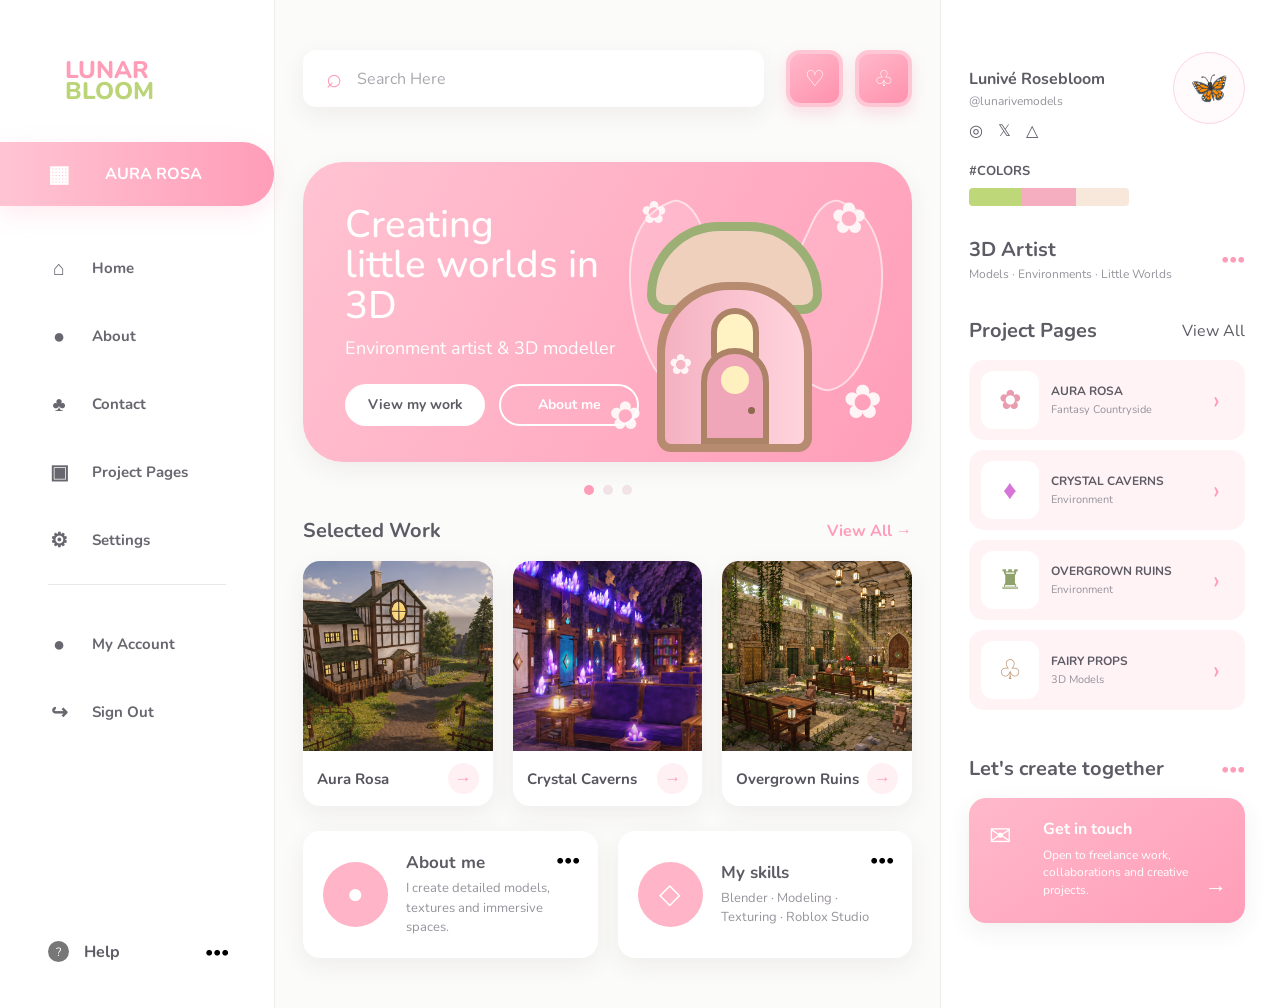
==== commit 7846e2a4: "Update index.html" ====
--- a/index.html
+++ b/index.html
@@ -2,652 +2,978 @@
 <html lang="en">
 
 <head>
-    <meta charset="UTF-8">
-    <meta name="viewport" content="width=device-width, initial-scale=1.0">
-    <title>3D Artist Portfolio</title>
-
-    <link rel="preconnect" href="https://fonts.googleapis.com">
-    <link rel="preconnect" href="https://fonts.gstatic.com" crossorigin>
-    <link href="https://fonts.googleapis.com/css2?family=Nunito:wght@400;500;600;700;800&display=swap" rel="stylesheet">
-
-    <link rel="stylesheet" href="style.css">
+<meta charset="UTF-8">
+<meta name="viewport" content="width=device-width, initial-scale=1.0">
+
+<title>3D Artist Portfolio</title>
+
+<link rel="preconnect" href="https://fonts.googleapis.com">
+<link rel="preconnect" href="https://fonts.gstatic.com" crossorigin>
+<link href="https://fonts.googleapis.com/css2?family=Nunito:wght@400;500;600;700;800&display=swap" rel="stylesheet">
+
+<link rel="stylesheet" href="style.css">
+
+<style>
+
+/* REAL HOMEPAGE PROJECT IMAGES */
+
+.home-project{
+display:block;
+overflow:hidden;
+border-radius:17px;
+background:#fff;
+box-shadow:0 8px 25px rgba(70,50,60,.07);
+transition:transform .25s ease,box-shadow .25s ease
+}
+
+.home-project:hover{
+transform:translateY(-5px);
+box-shadow:0 14px 32px rgba(70,50,60,.12)
+}
+
+.home-project-image{
+position:relative;
+height:190px;
+overflow:hidden
+}
+
+.home-project-image img{
+width:100%;
+height:100%;
+display:block;
+object-fit:cover;
+object-position:center;
+transition:transform .45s ease,filter .45s ease
+}
+
+.home-project:hover .home-project-image img{
+transform:scale(1.045);
+filter:brightness(1.04)
+}
+
+.home-project-image:after{
+content:"";
+position:absolute;
+inset:0;
+background:linear-gradient(
+180deg,
+transparent 60%,
+rgba(25,15,30,.16)
+);
+pointer-events:none
+}
+
+.home-project-info{
+height:55px;
+padding:0 14px;
+display:flex;
+align-items:center;
+justify-content:space-between
+}
+
+.home-project-info h3{
+font-size:15px;
+color:#56545d
+}
+
+.home-project-arrow{
+width:31px;
+height:31px;
+display:flex;
+align-items:center;
+justify-content:center;
+border-radius:50%;
+background:#fff0f4;
+color:#ff9db8;
+font-size:17px;
+transition:.2s
+}
+
+.home-project:hover .home-project-arrow{
+background:#ff9db8;
+color:#fff;
+transform:translateX(2px)
+}
+
+@media(max-width:850px){
+
+.home-project-image{
+height:240px
+}
+
+}
+
+@media(max-width:520px){
+
+.home-project-image{
+height:210px
+}
+
+}
+
+</style>
+
 </head>
 
+
 <body>
 
 <div class="portfolio">
 
-    <!-- LEFT SIDEBAR -->
-    <aside class="sidebar">
-
-        <div class="brand">
-            <span class="brand-pink">LUNAR</span>
-            <span class="brand-green">BLOOM</span>
-        </div>
-
-        <div class="current-project">
-            <span class="current-icon">▦</span>
-            <span>AURA ROSA</span>
-        </div>
-
-        <nav class="main-nav">
-
-            <a href="#home" class="nav-item">
-                <span class="nav-icon">⌂</span>
-                <span>Home</span>
-            </a>
-
-            <a href="#about" class="nav-item">
-                <span class="nav-icon">●</span>
-                <span>About</span>
-            </a>
-
-            <a href="#contact" class="nav-item">
-                <span class="nav-icon">♣</span>
-                <span>Contact</span>
-            </a>
-
-            <a href="projects.html" class="nav-item">
-                <span class="nav-icon">▣</span>
-                <span>Project Pages</span>
-            </a>
-
-            <button class="nav-item" id="settingsButton">
-                <span class="nav-icon">⚙</span>
-                <span>Settings</span>
-            </button>
-
-        </nav>
-
-        <div class="sidebar-line"></div>
-
-        <div class="account-nav">
-
-            <button class="nav-item">
-                <span class="nav-icon">●</span>
-                <span>My Account</span>
-            </button>
-
-            <button class="nav-item">
-                <span class="nav-icon">↪</span>
-                <span>Sign Out</span>
-            </button>
-
-        </div>
-
-        <div class="help">
-            <span class="help-circle">?</span>
-            <strong>Help</strong>
-            <button>•••</button>
-        </div>
-
-    </aside>
-
-
-    <!-- CENTER CONTENT -->
-    <main class="content" id="home">
-
-        <!-- TOP BAR -->
-        <header class="topbar">
-
-            <div class="search">
-                <span class="search-symbol">⌕</span>
-
-                <input
-                    type="text"
-                    id="searchInput"
-                    placeholder="Search Here"
-                >
-            </div>
-
-            <div class="top-actions">
-
-                <button aria-label="Messages">
-                    ♡
-                </button>
-
-                <button aria-label="Notifications">
-                    ♧
-                </button>
-
-            </div>
-
-        </header>
-
-
-        <!-- HERO -->
-        <section class="hero">
-
-            <div class="hero-copy">
-
-                <h1>
-                    Creating<br>
-                    little worlds in 3D
-                </h1>
-
-                <p>
-                    Environment artist &amp; 3D modeller
-                </p>
-
-                <div class="hero-actions">
-
-                    <a
-                        href="projects.html"
-                        class="primary-button"
-                    >
-                        View my work
-                    </a>
-
-                    <a
-                        href="#about"
-                        class="secondary-button"
-                    >
-                        About me
-                    </a>
-
-                </div>
-
-            </div>
-
-
-            <!-- TEMPORARY HERO ART -->
-            <div class="hero-visual">
-
-                <div class="fairy-wing wing-left"></div>
-                <div class="fairy-wing wing-right"></div>
-
-                <div class="cottage">
-
-                    <div class="cottage-top"></div>
-
-                    <div class="cottage-main">
-
-                        <div class="cottage-window"></div>
-
-                        <div class="cottage-door">
-                            <span class="door-window"></span>
-                            <span class="door-handle"></span>
-                        </div>
-
-                    </div>
-
-                </div>
-
-                <span class="hero-flower flower-1">✿</span>
-                <span class="hero-flower flower-2">✿</span>
-                <span class="hero-flower flower-3">✿</span>
-                <span class="hero-flower flower-4">✿</span>
-                <span class="hero-flower flower-5">✿</span>
-
-            </div>
-
-        </section>
-
-
-        <!-- HERO DOTS -->
-        <div class="hero-dots">
-            <button class="hero-dot active"></button>
-            <button class="hero-dot"></button>
-            <button class="hero-dot"></button>
-        </div>
-
-
-        <!-- SELECTED WORK -->
-        <section class="projects" id="projects">
-
-            <div class="section-header">
-
-                <h2>Selected Work</h2>
-
-                <a href="projects.html">
-                    <button id="viewAllButton">
-                        View All →
-                    </button>
-                </a>
-
-            </div>
-
-
-            <div class="project-cards">
-
-                <!-- PROJECT 1 -->
-                <article
-                    class="project-card"
-                    data-project="floral doorway"
-                >
-
-                    <div class="project-preview floral-preview">
-
-                        <div class="preview-cottage">
-                            <div class="preview-roof"></div>
-                            <div class="preview-house"></div>
-                        </div>
-
-                        <span class="preview-flower pf1">✿</span>
-                        <span class="preview-flower pf2">✿</span>
-                        <span class="preview-flower pf3">✿</span>
-
-                    </div>
-
-                    <div class="project-bottom">
-
-                        <h3>Floral Doorway</h3>
-
-                        <button aria-label="Project options">
-                            •••
-                        </button>
-
-                    </div>
-
-                </article>
-
-
-                <!-- PROJECT 2 -->
-                <article
-                    class="project-card"
-                    data-project="crystal caverns"
-                >
-
-                    <div class="project-preview crystal-preview">
-
-                        <span class="crystal c1"></span>
-                        <span class="crystal c2"></span>
-                        <span class="crystal c3"></span>
-                        <span class="crystal c4"></span>
-                        <span class="crystal c5"></span>
-
-                    </div>
-
-                    <div class="project-bottom">
-
-                        <h3>Crystal Caverns</h3>
-
-                        <button aria-label="Project options">
-                            •••
-                        </button>
-
-                    </div>
-
-                </article>
-
-
-                <!-- PROJECT 3 -->
-                <article
-                    class="project-card"
-                    data-project="overgrown ruins"
-                >
-
-                    <div class="project-preview ruins-preview">
-
-                        <span class="ruin-column rc1"></span>
-                        <span class="ruin-column rc2"></span>
-                        <span class="ruin-column rc3"></span>
-
-                        <span class="ruin-arch"></span>
-
-                        <span class="ruin-plant plant1">✿</span>
-                        <span class="ruin-plant plant2">❀</span>
-
-                    </div>
-
-                    <div class="project-bottom">
-
-                        <h3>Overgrown Ruins</h3>
-
-                        <button aria-label="Project options">
-                            •••
-                        </button>
-
-                    </div>
-
-                </article>
-
-            </div>
-
-        </section>
-
-
-        <!-- ABOUT + SKILLS -->
-        <section class="information" id="about">
-
-            <article class="information-card">
-
-                <div class="information-icon">
-                    ●
-                </div>
-
-                <div class="information-copy">
-
-                    <h3>About me</h3>
-
-                    <p>
-                        I create detailed models,
-                        textures and immersive spaces.
-                    </p>
-
-                </div>
-
-                <button class="card-options">
-                    •••
-                </button>
-
-            </article>
-
-
-            <article class="information-card">
-
-                <div class="information-icon cube">
-                    ◇
-                </div>
-
-                <div class="information-copy">
-
-                    <h3>My skills</h3>
-
-                    <p>
-                        Blender · Modeling · Texturing ·
-                        Roblox Studio
-                    </p>
-
-                </div>
-
-                <button class="card-options">
-                    •••
-                </button>
-
-            </article>
-
-        </section>
-
-    </main>
-
-
-    <!-- RIGHT PANEL -->
-    <aside class="profile-panel">
-
-        <!-- PROFILE -->
-        <section class="profile">
-
-            <div class="profile-top">
-
-                <div class="profile-name">
-
-                    <strong>
-                        Lunivé Rosebloom
-                    </strong>
-
-                    <span>
-                        @lunarivemodels
-                    </span>
-
-                </div>
-
-                <div class="avatar">
-                    🦋
-                </div>
-
-            </div>
-
-
-            <div class="socials">
-
-                <a href="#" aria-label="Instagram">
-                    ◎
-                </a>
-
-                <a href="#" aria-label="X">
-                    𝕏
-                </a>
-
-                <a href="#" aria-label="ArtStation">
-                    △
-                </a>
-
-            </div>
-
-
-            <strong class="palette-title">
-                #COLORS
-            </strong>
-
-            <div class="palette">
-
-                <span class="palette-green"></span>
-                <span class="palette-pink"></span>
-                <span class="palette-cream"></span>
-
-            </div>
-
-        </section>
-
-
-        <!-- ARTIST -->
-        <section class="artist-info">
-
-            <div class="panel-heading">
-
-                <div>
-
-                    <h2>
-                        3D Artist
-                    </h2>
-
-                    <p>
-                        Models · Environments · Little Worlds
-                    </p>
-
-                </div>
-
-                <button>
-                    •••
-                </button>
-
-            </div>
-
-        </section>
-
-
-        <!-- PROJECT PAGES -->
-        <section class="project-pages">
-
-            <div class="panel-heading">
-
-                <h2>
-                    Project Pages
-                </h2>
-
-                <a href="projects.html">
-                    View All
-                </a>
-
-            </div>
-
-
-            <a href="projects.html" class="side-project">
-
-                <div class="side-image floral-side">
-                    ✿
-                </div>
-
-                <div class="side-project-text">
-
-                    <strong>
-                        AURA ROSA
-                    </strong>
-
-                    <span>
-                        Fantasy Cottage
-                    </span>
-
-                </div>
-
-                <span class="side-arrow">
-                    ›
-                </span>
-
-            </a>
-
-
-            <a href="projects.html" class="side-project">
-
-                <div class="side-image crystal-side">
-                    ♦
-                </div>
-
-                <div class="side-project-text">
-
-                    <strong>
-                        CRYSTAL CAVERNS
-                    </strong>
-
-                    <span>
-                        Environment
-                    </span>
-
-                </div>
-
-                <span class="side-arrow">
-                    ›
-                </span>
-
-            </a>
-
-
-            <a href="projects.html" class="side-project">
-
-                <div class="side-image ruins-side">
-                    ♜
-                </div>
-
-                <div class="side-project-text">
-
-                    <strong>
-                        OVERGROWN RUINS
-                    </strong>
-
-                    <span>
-                        Environment
-                    </span>
-
-                </div>
-
-                <span class="side-arrow">
-                    ›
-                </span>
-
-            </a>
-
-
-            <a href="projects.html" class="side-project">
-
-                <div class="side-image props-side">
-                    ♧
-                </div>
-
-                <div class="side-project-text">
-
-                    <strong>
-                        FAIRY PROPS
-                    </strong>
-
-                    <span>
-                        3D Models
-                    </span>
-
-                </div>
-
-                <span class="side-arrow">
-                    ›
-                </span>
-
-            </a>
-
-        </section>
-
-
-        <!-- CONTACT -->
-        <section class="contact" id="contact">
-
-            <div class="panel-heading">
-
-                <h2>
-                    Let's create together
-                </h2>
-
-                <button>
-                    •••
-                </button>
-
-            </div>
-
-
-            <a
-                class="contact-box"
-                href="mailto:hello@example.com"
-            >
-
-                <div class="contact-icon">
-                    ✉
-                </div>
-
-                <div class="contact-copy">
-
-                    <strong>
-                        Get in touch
-                    </strong>
-
-                    <span>
-                        Open to freelance work,
-                        collaborations and
-                        creative projects.
-                    </span>
-
-                </div>
-
-                <span class="contact-arrow">
-                    →
-                </span>
-
-            </a>
-
-        </section>
-
-    </aside>
-
-</div>
-
-
-<!-- SETTINGS -->
+
+<!-- =====================================
+     LEFT SIDEBAR
+===================================== -->
+
+<aside class="sidebar">
+
+<div class="brand">
+
+<span class="brand-pink">
+LUNAR
+</span>
+
+<span class="brand-green">
+BLOOM
+</span>
+
+</div>
+
+
+<div class="current-project">
+
+<span class="current-icon">
+▦
+</span>
+
+<span>
+AURA ROSA
+</span>
+
+</div>
+
+
+<nav class="main-nav">
+
+<a href="#home" class="nav-item">
+
+<span class="nav-icon">
+⌂
+</span>
+
+<span>
+Home
+</span>
+
+</a>
+
+
+<a href="#about" class="nav-item">
+
+<span class="nav-icon">
+●
+</span>
+
+<span>
+About
+</span>
+
+</a>
+
+
+<a href="#contact" class="nav-item">
+
+<span class="nav-icon">
+♣
+</span>
+
+<span>
+Contact
+</span>
+
+</a>
+
+
+<a href="projects.html" class="nav-item">
+
+<span class="nav-icon">
+▣
+</span>
+
+<span>
+Project Pages
+</span>
+
+</a>
+
+
+<button class="nav-item" id="settingsButton">
+
+<span class="nav-icon">
+⚙
+</span>
+
+<span>
+Settings
+</span>
+
+</button>
+
+</nav>
+
+
+<div class="sidebar-line"></div>
+
+
+<div class="account-nav">
+
+<button class="nav-item">
+
+<span class="nav-icon">
+●
+</span>
+
+<span>
+My Account
+</span>
+
+</button>
+
+
+<button class="nav-item">
+
+<span class="nav-icon">
+↪
+</span>
+
+<span>
+Sign Out
+</span>
+
+</button>
+
+</div>
+
+
+<div class="help">
+
+<span class="help-circle">
+?
+</span>
+
+<strong>
+Help
+</strong>
+
+<button>
+•••
+</button>
+
+</div>
+
+</aside>
+
+
+
+<!-- =====================================
+     CENTER CONTENT
+===================================== -->
+
+<main class="content" id="home">
+
+
+<!-- TOP BAR -->
+
+<header class="topbar">
+
+<div class="search">
+
+<span class="search-symbol">
+⌕
+</span>
+
+<input
+type="text"
+id="searchInput"
+placeholder="Search Here"
+>
+
+</div>
+
+
+<div class="top-actions">
+
+<button aria-label="Messages">
+♡
+</button>
+
+<button aria-label="Notifications">
+♧
+</button>
+
+</div>
+
+</header>
+
+
+
+<!-- =====================================
+     HERO
+===================================== -->
+
+<section class="hero">
+
+
+<div class="hero-copy">
+
+<h1>
+Creating<br>
+little worlds in 3D
+</h1>
+
+<p>
+Environment artist &amp; 3D modeller
+</p>
+
+
+<div class="hero-actions">
+
+<a
+href="projects.html"
+class="primary-button"
+>
+View my work
+</a>
+
+
+<a
+href="#about"
+class="secondary-button"
+>
+About me
+</a>
+
+</div>
+
+</div>
+
+
+
+<!-- TEMPORARY HERO ART -->
+
+<div class="hero-visual">
+
+<div class="fairy-wing wing-left"></div>
+
+<div class="fairy-wing wing-right"></div>
+
+
+<div class="cottage">
+
+<div class="cottage-top"></div>
+
+<div class="cottage-main">
+
+<div class="cottage-window"></div>
+
+<div class="cottage-door">
+
+<span class="door-window"></span>
+
+<span class="door-handle"></span>
+
+</div>
+
+</div>
+
+</div>
+
+
+<span class="hero-flower flower-1">✿</span>
+<span class="hero-flower flower-2">✿</span>
+<span class="hero-flower flower-3">✿</span>
+<span class="hero-flower flower-4">✿</span>
+<span class="hero-flower flower-5">✿</span>
+
+</div>
+
+</section>
+
+
+
+<!-- HERO DOTS -->
+
+<div class="hero-dots">
+
+<button class="hero-dot active"></button>
+
+<button class="hero-dot"></button>
+
+<button class="hero-dot"></button>
+
+</div>
+
+
+
+<!-- =====================================
+     SELECTED WORK
+===================================== -->
+
+<section
+class="projects"
+id="projects"
+>
+
+
+<div class="section-header">
+
+<h2>
+Selected Work
+</h2>
+
+<a href="projects.html">
+
+<button id="viewAllButton">
+View All →
+</button>
+
+</a>
+
+</div>
+
+
+
+<div class="project-cards">
+
+
+<!-- AURA ROSA -->
+
+<a
+href="aura-rosa.html"
+class="home-project"
+data-project="aura rosa"
+>
+
+<div class="home-project-image">
+
+<img
+src="aura-rosa-hero.png"
+alt="Aura Rosa fantasy countryside environment"
+>
+
+</div>
+
+
+<div class="home-project-info">
+
+<h3>
+Aura Rosa
+</h3>
+
+<span class="home-project-arrow">
+→
+</span>
+
+</div>
+
+</a>
+
+
+
+<!-- CRYSTAL CAVERNS -->
+
+<a
+href="crystal-caverns.html"
+class="home-project"
+data-project="crystal caverns"
+>
+
+<div class="home-project-image">
+
+<img
+src="crystal-caverns-card.png"
+alt="Crystal Caverns fantasy environment"
+>
+
+</div>
+
+
+<div class="home-project-info">
+
+<h3>
+Crystal Caverns
+</h3>
+
+<span class="home-project-arrow">
+→
+</span>
+
+</div>
+
+</a>
+
+
+
+<!-- OVERGROWN RUINS -->
+
+<a
+href="overgrown-ruins.html"
+class="home-project"
+data-project="overgrown ruins"
+>
+
+<div class="home-project-image">
+
+<img
+src="overgrown-ruins-hero.png"
+alt="Overgrown Ruins environment"
+>
+
+</div>
+
+
+<div class="home-project-info">
+
+<h3>
+Overgrown Ruins
+</h3>
+
+<span class="home-project-arrow">
+→
+</span>
+
+</div>
+
+</a>
+
+
+</div>
+
+</section>
+
+
+
+<!-- =====================================
+     ABOUT + SKILLS
+===================================== -->
+
+<section
+class="information"
+id="about"
+>
+
+
+<article class="information-card">
+
+<div class="information-icon">
+●
+</div>
+
+
+<div class="information-copy">
+
+<h3>
+About me
+</h3>
+
+<p>
+I create detailed models,
+textures and immersive spaces.
+</p>
+
+</div>
+
+
+<button
+class="card-options"
+aria-label="About options"
+>
+•••
+</button>
+
+</article>
+
+
+
+<article class="information-card">
+
+<div class="information-icon cube">
+◇
+</div>
+
+
+<div class="information-copy">
+
+<h3>
+My skills
+</h3>
+
+<p>
+Blender · Modeling · Texturing ·
+Roblox Studio
+</p>
+
+</div>
+
+
+<button
+class="card-options"
+aria-label="Skills options"
+>
+•••
+</button>
+
+</article>
+
+
+</section>
+
+
+</main>
+
+
+
+<!-- =====================================
+     RIGHT PANEL
+===================================== -->
+
+<aside class="profile-panel">
+
+
+<!-- PROFILE -->
+
+<section class="profile">
+
+<div class="profile-top">
+
+
+<div class="profile-name">
+
+<strong>
+Lunivé Rosebloom
+</strong>
+
+<span>
+@lunarivemodels
+</span>
+
+</div>
+
+
+<div class="avatar">
+🦋
+</div>
+
+</div>
+
+
+
+<div class="socials">
+
+<a href="#" aria-label="Instagram">
+◎
+</a>
+
+<a href="#" aria-label="X">
+𝕏
+</a>
+
+<a href="#" aria-label="ArtStation">
+△
+</a>
+
+</div>
+
+
+
+<strong class="palette-title">
+#COLORS
+</strong>
+
+
+<div class="palette">
+
+<span class="palette-green"></span>
+
+<span class="palette-pink"></span>
+
+<span class="palette-cream"></span>
+
+</div>
+
+</section>
+
+
+
+<!-- ARTIST INFO -->
+
+<section class="artist-info">
+
+<div class="panel-heading">
+
+<div>
+
+<h2>
+3D Artist
+</h2>
+
+<p>
+Models · Environments · Little Worlds
+</p>
+
+</div>
+
+
+<button>
+•••
+</button>
+
+</div>
+
+</section>
+
+
+
+<!-- =====================================
+     PROJECT PAGES
+===================================== -->
+
+<section class="project-pages">
+
+<div class="panel-heading">
+
+<h2>
+Project Pages
+</h2>
+
+<a href="projects.html">
+View All
+</a>
+
+</div>
+
+
+
+<a
+href="aura-rosa.html"
+class="side-project"
+>
+
+<div class="side-image floral-side">
+✿
+</div>
+
+<div class="side-project-text">
+
+<strong>
+AURA ROSA
+</strong>
+
+<span>
+Fantasy Countryside
+</span>
+
+</div>
+
+<span class="side-arrow">
+›
+</span>
+
+</a>
+
+
+
+<a
+href="crystal-caverns.html"
+class="side-project"
+>
+
+<div class="side-image crystal-side">
+♦
+</div>
+
+<div class="side-project-text">
+
+<strong>
+CRYSTAL CAVERNS
+</strong>
+
+<span>
+Environment
+</span>
+
+</div>
+
+<span class="side-arrow">
+›
+</span>
+
+</a>
+
+
+
+<a
+href="overgrown-ruins.html"
+class="side-project"
+>
+
+<div class="side-image ruins-side">
+♜
+</div>
+
+<div class="side-project-text">
+
+<strong>
+OVERGROWN RUINS
+</strong>
+
+<span>
+Environment
+</span>
+
+</div>
+
+<span class="side-arrow">
+›
+</span>
+
+</a>
+
+
+
+<a
+href="fairy-props.html"
+class="side-project"
+>
+
+<div class="side-image props-side">
+♧
+</div>
+
+<div class="side-project-text">
+
+<strong>
+FAIRY PROPS
+</strong>
+
+<span>
+3D Models
+</span>
+
+</div>
+
+<span class="side-arrow">
+›
+</span>
+
+</a>
+
+</section>
+
+
+
+<!-- =====================================
+     CONTACT
+===================================== -->
+
+<section
+class="contact"
+id="contact"
+>
+
+<div class="panel-heading">
+
+<h2>
+Let's create together
+</h2>
+
+<button>
+•••
+</button>
+
+</div>
+
+
+
+<a
+class="contact-box"
+href="mailto:hello@example.com"
+>
+
+<div class="contact-icon">
+✉
+</div>
+
+
+<div class="contact-copy">
+
+<strong>
+Get in touch
+</strong>
+
+<span>
+Open to freelance work,
+collaborations and
+creative projects.
+</span>
+
+</div>
+
+
+<span class="contact-arrow">
+→
+</span>
+
+</a>
+
+</section>
+
+
+</aside>
+
+</div>
+
+
+
+<!-- =====================================
+     SETTINGS POPUP
+===================================== -->
+
 <div
-    class="settings-overlay"
-    id="settingsModal"
->
-
-    <div class="settings-window">
-
-        <button
-            class="settings-close"
-            id="closeSettings"
-        >
-            ×
-        </button>
-
-        <h2>
-            Settings
-        </h2>
-
-        <p>
-            Portfolio settings will appear here.
-        </p>
-
-    </div>
-
-</div>
+class="settings-overlay"
+id="settingsModal"
+>
+
+<div class="settings-window">
+
+<button
+class="settings-close"
+id="closeSettings"
+aria-label="Close settings"
+>
+×
+</button>
+
+
+<h2>
+Settings
+</h2>
+
+
+<p>
+Portfolio settings will appear here.
+</p>
+
+</div>
+
+</div>
+
 
 
 <script src="script.js"></script>
 
 </body>
+
 </html>
 
 <!-- ===== COMPLETE INDEX.HTML - END ===== -->
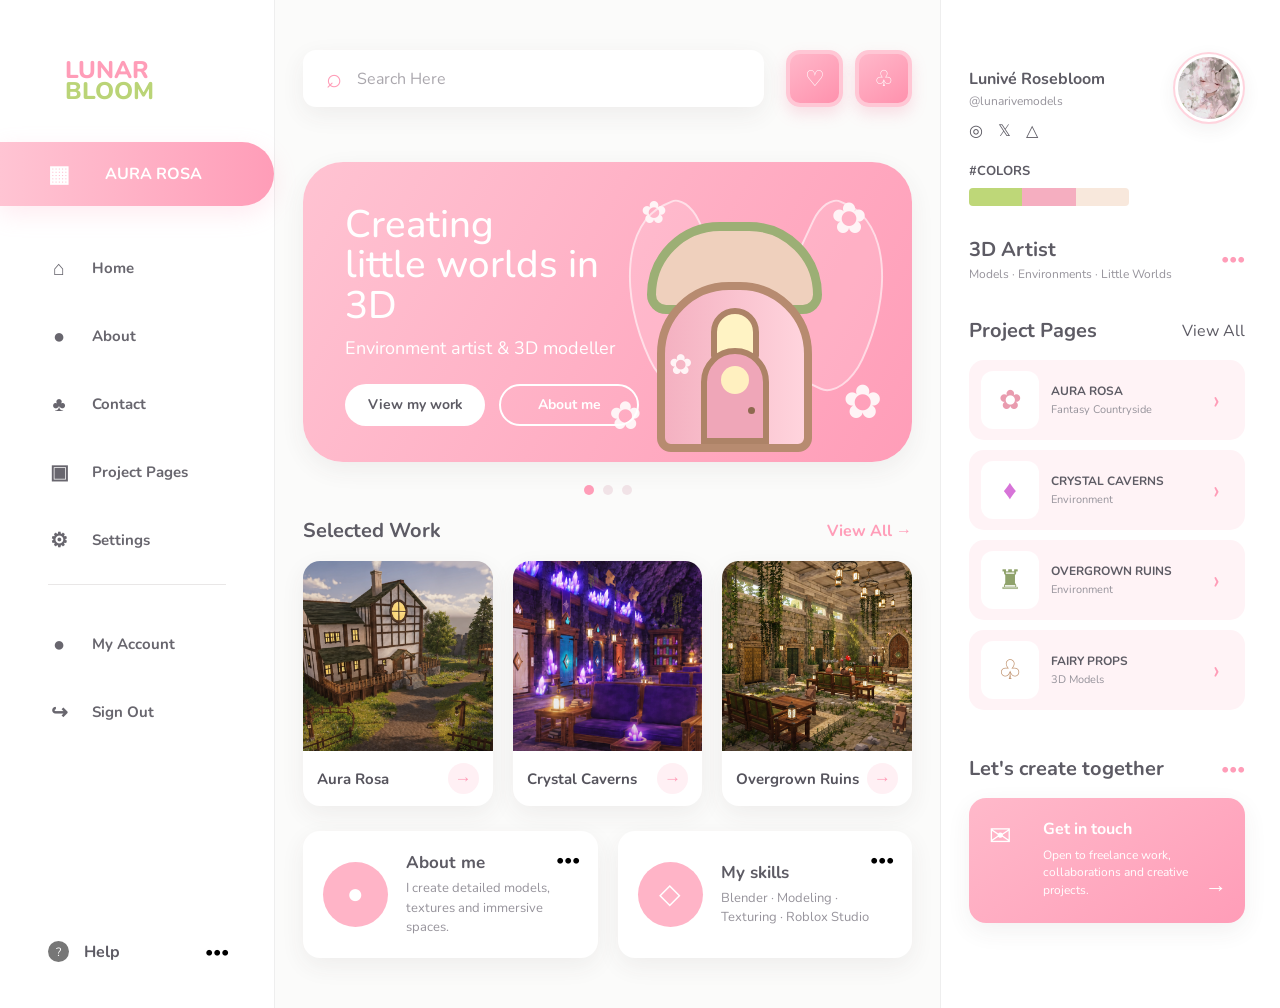
==== commit 3bd7997c: "Update index.html" ====
--- a/index.html
+++ b/index.html
@@ -15,8 +15,7 @@
 
 <style>
 
-/* REAL HOMEPAGE PROJECT IMAGES */
-
+/* REAL HOMEPAGE PROJECTS */
 .home-project{
 display:block;
 overflow:hidden;
@@ -55,11 +54,7 @@
 content:"";
 position:absolute;
 inset:0;
-background:linear-gradient(
-180deg,
-transparent 60%,
-rgba(25,15,30,.16)
-);
+background:linear-gradient(180deg,transparent 60%,rgba(25,15,30,.16));
 pointer-events:none
 }
 
@@ -95,20 +90,33 @@
 transform:translateX(2px)
 }
 
+/* PROFILE PICTURE */
+.avatar{
+width:72px;
+height:72px;
+padding:3px;
+overflow:hidden;
+border:2px solid #ffd4de;
+border-radius:50%;
+background:#fff;
+box-shadow:0 6px 18px rgba(70,50,60,.07)
+}
+
+.avatar img{
+width:100%;
+height:100%;
+display:block;
+object-fit:cover;
+object-position:center;
+border-radius:50%
+}
+
 @media(max-width:850px){
-
-.home-project-image{
-height:240px
-}
-
+.home-project-image{height:240px}
 }
 
 @media(max-width:520px){
-
-.home-project-image{
-height:210px
-}
-
+.home-project-image{height:210px}
 }
 
 </style>
@@ -121,22 +129,12 @@
 <div class="portfolio">
 
 
-<!-- =====================================
-     LEFT SIDEBAR
-===================================== -->
-
+<!-- LEFT SIDEBAR -->
 <aside class="sidebar">
 
 <div class="brand">
-
-<span class="brand-pink">
-LUNAR
-</span>
-
-<span class="brand-green">
-BLOOM
-</span>
-
+<span class="brand-pink">LUNAR</span>
+<span class="brand-green">BLOOM</span>
 </div>
 
 
@@ -156,67 +154,28 @@
 <nav class="main-nav">
 
 <a href="#home" class="nav-item">
-
-<span class="nav-icon">
-⌂
-</span>
-
-<span>
-Home
-</span>
-
-</a>
-
+<span class="nav-icon">⌂</span>
+<span>Home</span>
+</a>
 
 <a href="#about" class="nav-item">
-
-<span class="nav-icon">
-●
-</span>
-
-<span>
-About
-</span>
-
-</a>
-
+<span class="nav-icon">●</span>
+<span>About</span>
+</a>
 
 <a href="#contact" class="nav-item">
-
-<span class="nav-icon">
-♣
-</span>
-
-<span>
-Contact
-</span>
-
-</a>
-
+<span class="nav-icon">♣</span>
+<span>Contact</span>
+</a>
 
 <a href="projects.html" class="nav-item">
-
-<span class="nav-icon">
-▣
-</span>
-
-<span>
-Project Pages
-</span>
-
-</a>
-
+<span class="nav-icon">▣</span>
+<span>Project Pages</span>
+</a>
 
 <button class="nav-item" id="settingsButton">
-
-<span class="nav-icon">
-⚙
-</span>
-
-<span>
-Settings
-</span>
-
+<span class="nav-icon">⚙</span>
+<span>Settings</span>
 </button>
 
 </nav>
@@ -228,28 +187,13 @@
 <div class="account-nav">
 
 <button class="nav-item">
-
-<span class="nav-icon">
-●
-</span>
-
-<span>
-My Account
-</span>
-
-</button>
-
+<span class="nav-icon">●</span>
+<span>My Account</span>
+</button>
 
 <button class="nav-item">
-
-<span class="nav-icon">
-↪
-</span>
-
-<span>
-Sign Out
-</span>
-
+<span class="nav-icon">↪</span>
+<span>Sign Out</span>
 </button>
 
 </div>
@@ -275,15 +219,11 @@
 
 
 
-<!-- =====================================
-     CENTER CONTENT
-===================================== -->
-
+<!-- CENTER -->
 <main class="content" id="home">
 
 
 <!-- TOP BAR -->
-
 <header class="topbar">
 
 <div class="search">
@@ -317,12 +257,8 @@
 
 
 
-<!-- =====================================
-     HERO
-===================================== -->
-
+<!-- HERO -->
 <section class="hero">
-
 
 <div class="hero-copy">
 
@@ -338,18 +274,11 @@
 
 <div class="hero-actions">
 
-<a
-href="projects.html"
-class="primary-button"
->
+<a href="projects.html" class="primary-button">
 View my work
 </a>
 
-
-<a
-href="#about"
-class="secondary-button"
->
+<a href="#about" class="secondary-button">
 About me
 </a>
 
@@ -358,13 +287,9 @@
 </div>
 
 
-
-<!-- TEMPORARY HERO ART -->
-
 <div class="hero-visual">
 
 <div class="fairy-wing wing-left"></div>
-
 <div class="fairy-wing wing-right"></div>
 
 
@@ -379,7 +304,6 @@
 <div class="cottage-door">
 
 <span class="door-window"></span>
-
 <span class="door-handle"></span>
 
 </div>
@@ -400,29 +324,19 @@
 </section>
 
 
-
-<!-- HERO DOTS -->
-
+<!-- DOTS -->
 <div class="hero-dots">
 
 <button class="hero-dot active"></button>
-
 <button class="hero-dot"></button>
-
 <button class="hero-dot"></button>
 
 </div>
 
 
 
-<!-- =====================================
-     SELECTED WORK
-===================================== -->
-
-<section
-class="projects"
-id="projects"
->
+<!-- SELECTED WORK -->
+<section class="projects" id="projects">
 
 
 <div class="section-header">
@@ -432,11 +346,9 @@
 </h2>
 
 <a href="projects.html">
-
 <button id="viewAllButton">
 View All →
 </button>
-
 </a>
 
 </div>
@@ -447,7 +359,6 @@
 
 
 <!-- AURA ROSA -->
-
 <a
 href="aura-rosa.html"
 class="home-project"
@@ -463,7 +374,6 @@
 
 </div>
 
-
 <div class="home-project-info">
 
 <h3>
@@ -481,7 +391,6 @@
 
 
 <!-- CRYSTAL CAVERNS -->
-
 <a
 href="crystal-caverns.html"
 class="home-project"
@@ -497,7 +406,6 @@
 
 </div>
 
-
 <div class="home-project-info">
 
 <h3>
@@ -515,7 +423,6 @@
 
 
 <!-- OVERGROWN RUINS -->
-
 <a
 href="overgrown-ruins.html"
 class="home-project"
@@ -531,7 +438,6 @@
 
 </div>
 
-
 <div class="home-project-info">
 
 <h3>
@@ -553,14 +459,8 @@
 
 
 
-<!-- =====================================
-     ABOUT + SKILLS
-===================================== -->
-
-<section
-class="information"
-id="about"
->
+<!-- ABOUT -->
+<section class="information" id="about">
 
 
 <article class="information-card">
@@ -568,7 +468,6 @@
 <div class="information-icon">
 ●
 </div>
-
 
 <div class="information-copy">
 
@@ -583,11 +482,7 @@
 
 </div>
 
-
-<button
-class="card-options"
-aria-label="About options"
->
+<button class="card-options" aria-label="About options">
 •••
 </button>
 
@@ -600,7 +495,6 @@
 <div class="information-icon cube">
 ◇
 </div>
-
 
 <div class="information-copy">
 
@@ -609,17 +503,12 @@
 </h3>
 
 <p>
-Blender · Modeling · Texturing ·
-Roblox Studio
+Blender · Modeling · Texturing · Roblox Studio
 </p>
 
 </div>
 
-
-<button
-class="card-options"
-aria-label="Skills options"
->
+<button class="card-options" aria-label="Skills options">
 •••
 </button>
 
@@ -628,20 +517,15 @@
 
 </section>
 
-
 </main>
 
 
 
-<!-- =====================================
-     RIGHT PANEL
-===================================== -->
-
+<!-- RIGHT PANEL -->
 <aside class="profile-panel">
 
 
 <!-- PROFILE -->
-
 <section class="profile">
 
 <div class="profile-top">
@@ -660,8 +544,14 @@
 </div>
 
 
+<!-- REAL PROFILE PICTURE -->
 <div class="avatar">
-🦋
+
+<img
+src="profile-picture.jpg"
+alt="Lunivé Rosebloom profile picture"
+>
+
 </div>
 
 </div>
@@ -694,9 +584,7 @@
 <div class="palette">
 
 <span class="palette-green"></span>
-
 <span class="palette-pink"></span>
-
 <span class="palette-cream"></span>
 
 </div>
@@ -706,7 +594,6 @@
 
 
 <!-- ARTIST INFO -->
-
 <section class="artist-info">
 
 <div class="panel-heading">
@@ -723,7 +610,6 @@
 
 </div>
 
-
 <button>
 •••
 </button>
@@ -734,10 +620,7 @@
 
 
 
-<!-- =====================================
-     PROJECT PAGES
-===================================== -->
-
+<!-- PROJECT PAGES -->
 <section class="project-pages">
 
 <div class="panel-heading">
@@ -754,10 +637,7 @@
 
 
 
-<a
-href="aura-rosa.html"
-class="side-project"
->
+<a href="aura-rosa.html" class="side-project">
 
 <div class="side-image floral-side">
 ✿
@@ -783,10 +663,7 @@
 
 
 
-<a
-href="crystal-caverns.html"
-class="side-project"
->
+<a href="crystal-caverns.html" class="side-project">
 
 <div class="side-image crystal-side">
 ♦
@@ -812,10 +689,7 @@
 
 
 
-<a
-href="overgrown-ruins.html"
-class="side-project"
->
+<a href="overgrown-ruins.html" class="side-project">
 
 <div class="side-image ruins-side">
 ♜
@@ -841,10 +715,7 @@
 
 
 
-<a
-href="fairy-props.html"
-class="side-project"
->
+<a href="fairy-props.html" class="side-project">
 
 <div class="side-image props-side">
 ♧
@@ -872,14 +743,8 @@
 
 
 
-<!-- =====================================
-     CONTACT
-===================================== -->
-
-<section
-class="contact"
-id="contact"
->
+<!-- CONTACT -->
+<section class="contact" id="contact">
 
 <div class="panel-heading">
 
@@ -894,7 +759,6 @@
 </div>
 
 
-
 <a
 class="contact-box"
 href="mailto:hello@example.com"
@@ -903,7 +767,6 @@
 <div class="contact-icon">
 ✉
 </div>
-
 
 <div class="contact-copy">
 
@@ -919,7 +782,6 @@
 
 </div>
 
-
 <span class="contact-arrow">
 →
 </span>
@@ -935,10 +797,7 @@
 
 
 
-<!-- =====================================
-     SETTINGS POPUP
-===================================== -->
-
+<!-- SETTINGS -->
 <div
 class="settings-overlay"
 id="settingsModal"
@@ -954,12 +813,10 @@
 ×
 </button>
 
-
 <h2>
 Settings
 </h2>
 
-
 <p>
 Portfolio settings will appear here.
 </p>
@@ -969,7 +826,6 @@
 </div>
 
 
-
 <script src="script.js"></script>
 
 </body>
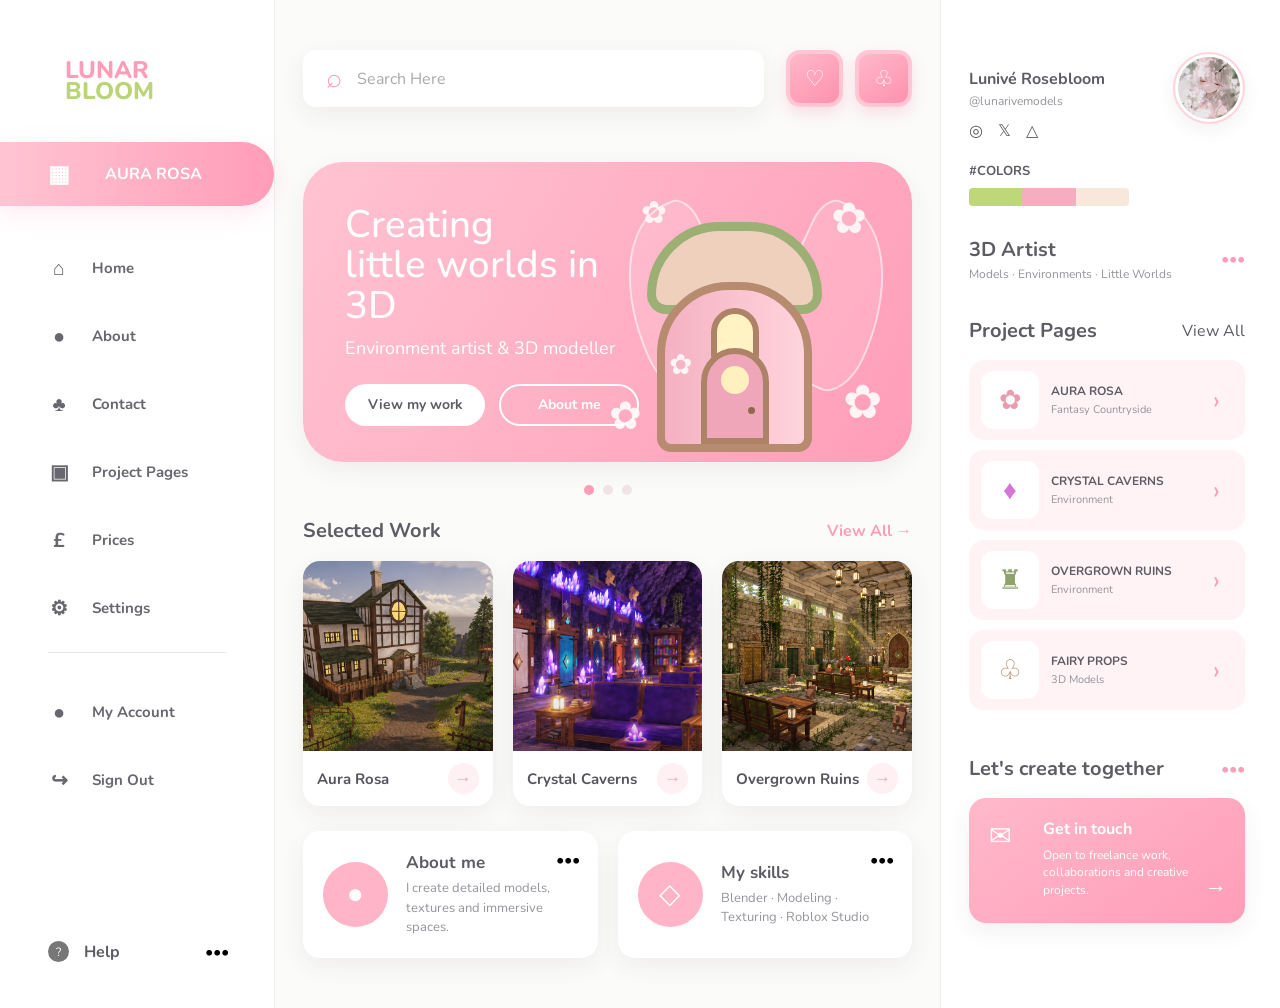
==== commit 2f3f49c9: "Update index.html" ====
--- a/index.html
+++ b/index.html
@@ -123,7 +123,6 @@
 
 </head>
 
-
 <body>
 
 <div class="portfolio">
@@ -163,7 +162,7 @@
 <span>About</span>
 </a>
 
-<a href="#contact" class="nav-item">
+<a href="contact.html" class="nav-item">
 <span class="nav-icon">♣</span>
 <span>Contact</span>
 </a>
@@ -171,6 +170,12 @@
 <a href="projects.html" class="nav-item">
 <span class="nav-icon">▣</span>
 <span>Project Pages</span>
+</a>
+
+<!-- PRICES -->
+<a href="prices.html" class="nav-item">
+<span class="nav-icon">£</span>
+<span>Prices</span>
 </a>
 
 <button class="nav-item" id="settingsButton">
@@ -302,10 +307,8 @@
 <div class="cottage-window"></div>
 
 <div class="cottage-door">
-
 <span class="door-window"></span>
 <span class="door-handle"></span>
-
 </div>
 
 </div>
@@ -324,7 +327,7 @@
 </section>
 
 
-<!-- DOTS -->
+<!-- HERO DOTS -->
 <div class="hero-dots">
 
 <button class="hero-dot active"></button>
@@ -338,7 +341,6 @@
 <!-- SELECTED WORK -->
 <section class="projects" id="projects">
 
-
 <div class="section-header">
 
 <h2>
@@ -352,7 +354,6 @@
 </a>
 
 </div>
-
 
 
 <div class="project-cards">
@@ -452,7 +453,6 @@
 
 </a>
 
-
 </div>
 
 </section>
@@ -461,7 +461,6 @@
 
 <!-- ABOUT -->
 <section class="information" id="about">
-
 
 <article class="information-card">
 
@@ -514,7 +513,6 @@
 
 </article>
 
-
 </section>
 
 </main>
@@ -529,7 +527,6 @@
 <section class="profile">
 
 <div class="profile-top">
-
 
 <div class="profile-name">
 
@@ -544,7 +541,6 @@
 </div>
 
 
-<!-- REAL PROFILE PICTURE -->
 <div class="avatar">
 
 <img
@@ -557,10 +553,14 @@
 </div>
 
 
-
 <div class="socials">
 
-<a href="#" aria-label="Instagram">
+<a
+href="https://www.instagram.com/kait_kaitlin.katie/"
+target="_blank"
+rel="noopener noreferrer"
+aria-label="Instagram"
+>
 ◎
 </a>
 
@@ -573,7 +573,6 @@
 </a>
 
 </div>
-
 
 
 <strong class="palette-title">
@@ -636,7 +635,6 @@
 </div>
 
 
-
 <a href="aura-rosa.html" class="side-project">
 
 <div class="side-image floral-side">
@@ -744,7 +742,7 @@
 
 
 <!-- CONTACT -->
-<section class="contact" id="contact">
+<section class="contact">
 
 <div class="panel-heading">
 
@@ -761,7 +759,7 @@
 
 <a
 class="contact-box"
-href="mailto:hello@example.com"
+href="contact.html"
 >
 
 <div class="contact-icon">
@@ -790,7 +788,6 @@
 
 </section>
 
-
 </aside>
 
 </div>
@@ -829,7 +826,6 @@
 <script src="script.js"></script>
 
 </body>
-
 </html>
 
 <!-- ===== COMPLETE INDEX.HTML - END ===== -->
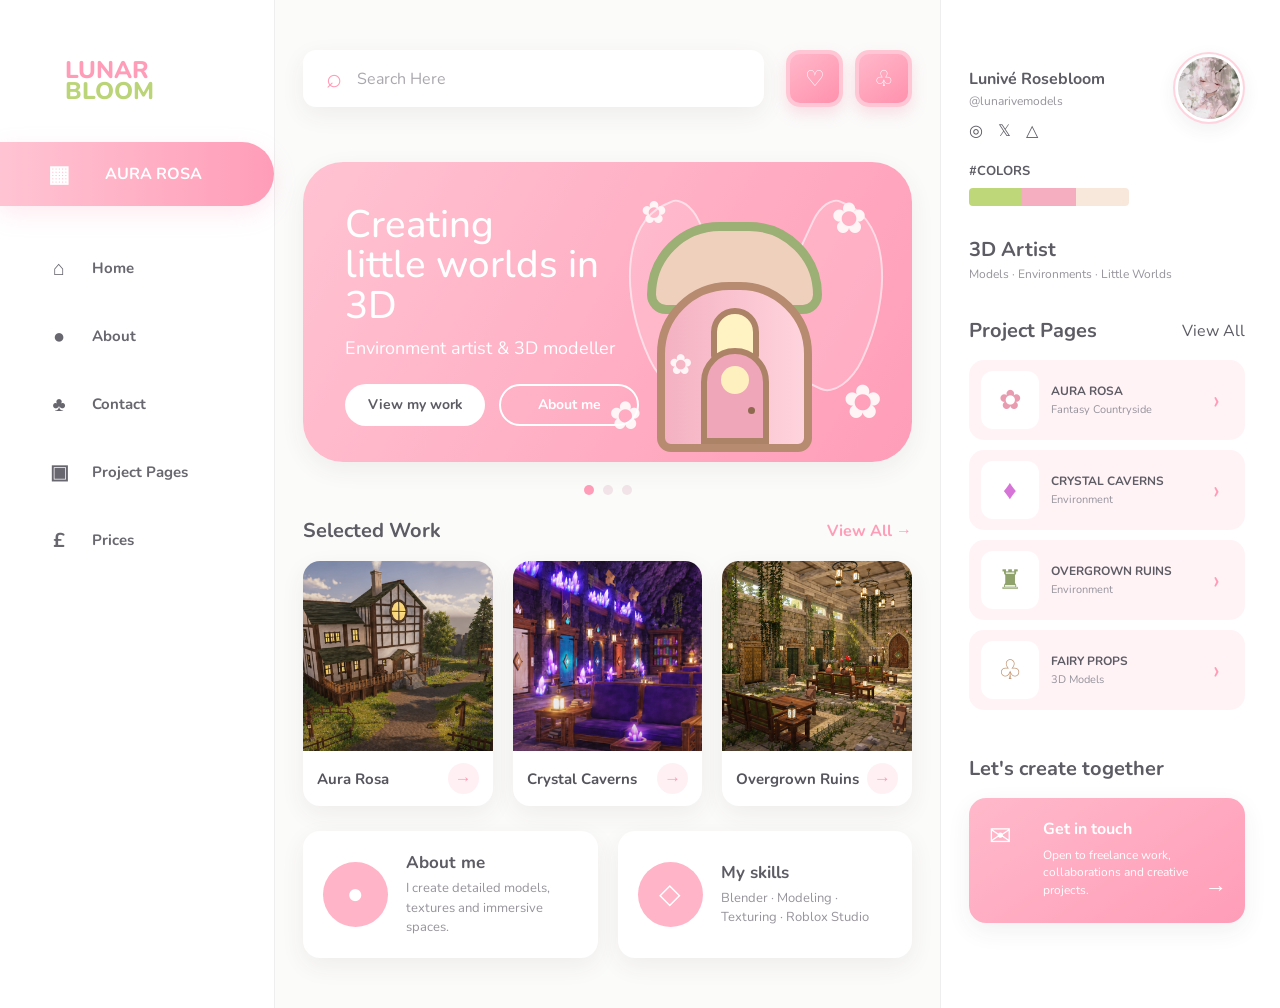
==== commit 4b9be2c8: "Update index.html" ====
--- a/index.html
+++ b/index.html
@@ -5,7 +5,7 @@
 <meta charset="UTF-8">
 <meta name="viewport" content="width=device-width, initial-scale=1.0">
 
-<title>3D Artist Portfolio</title>
+<title>3D Artist Portfolio | Lunar Bloom</title>
 
 <link rel="preconnect" href="https://fonts.googleapis.com">
 <link rel="preconnect" href="https://fonts.gstatic.com" crossorigin>
@@ -14,103 +14,27 @@
 <link rel="stylesheet" href="style.css">
 
 <style>
-
 /* REAL HOMEPAGE PROJECTS */
-.home-project{
-display:block;
-overflow:hidden;
-border-radius:17px;
-background:#fff;
-box-shadow:0 8px 25px rgba(70,50,60,.07);
-transition:transform .25s ease,box-shadow .25s ease
-}
-
-.home-project:hover{
-transform:translateY(-5px);
-box-shadow:0 14px 32px rgba(70,50,60,.12)
-}
-
-.home-project-image{
-position:relative;
-height:190px;
-overflow:hidden
-}
-
-.home-project-image img{
-width:100%;
-height:100%;
-display:block;
-object-fit:cover;
-object-position:center;
-transition:transform .45s ease,filter .45s ease
-}
-
-.home-project:hover .home-project-image img{
-transform:scale(1.045);
-filter:brightness(1.04)
-}
-
-.home-project-image:after{
-content:"";
-position:absolute;
-inset:0;
-background:linear-gradient(180deg,transparent 60%,rgba(25,15,30,.16));
-pointer-events:none
-}
-
-.home-project-info{
-height:55px;
-padding:0 14px;
-display:flex;
-align-items:center;
-justify-content:space-between
-}
-
-.home-project-info h3{
-font-size:15px;
-color:#56545d
-}
-
-.home-project-arrow{
-width:31px;
-height:31px;
-display:flex;
-align-items:center;
-justify-content:center;
-border-radius:50%;
-background:#fff0f4;
-color:#ff9db8;
-font-size:17px;
-transition:.2s
-}
-
-.home-project:hover .home-project-arrow{
-background:#ff9db8;
-color:#fff;
-transform:translateX(2px)
-}
+.home-project{display:block;overflow:hidden;border-radius:17px;background:#fff;box-shadow:0 8px 25px rgba(70,50,60,.07);transition:.25s}
+.home-project:hover{transform:translateY(-5px);box-shadow:0 14px 32px rgba(70,50,60,.12)}
+.home-project-image{position:relative;height:190px;overflow:hidden}
+.home-project-image img{width:100%;height:100%;display:block;object-fit:cover;object-position:center;transition:.45s}
+.home-project:hover .home-project-image img{transform:scale(1.045);filter:brightness(1.04)}
+.home-project-image:after{content:"";position:absolute;inset:0;background:linear-gradient(180deg,transparent 60%,rgba(25,15,30,.16));pointer-events:none}
+.home-project-info{height:55px;padding:0 14px;display:flex;align-items:center;justify-content:space-between}
+.home-project-info h3{font-size:15px;color:#56545d}
+.home-project-arrow{width:31px;height:31px;display:flex;align-items:center;justify-content:center;border-radius:50%;background:#fff0f4;color:#ff9db8;font-size:17px;transition:.2s}
+.home-project:hover .home-project-arrow{background:#ff9db8;color:#fff;transform:translateX(2px)}
 
 /* PROFILE PICTURE */
-.avatar{
-width:72px;
-height:72px;
-padding:3px;
-overflow:hidden;
-border:2px solid #ffd4de;
-border-radius:50%;
-background:#fff;
-box-shadow:0 6px 18px rgba(70,50,60,.07)
-}
-
-.avatar img{
-width:100%;
-height:100%;
-display:block;
-object-fit:cover;
-object-position:center;
-border-radius:50%
-}
-
+.avatar{width:72px;height:72px;padding:3px;overflow:hidden;border:2px solid #ffd4de;border-radius:50%;background:#fff;box-shadow:0 6px 18px rgba(70,50,60,.07)}
+.avatar img{width:100%;height:100%;display:block;object-fit:cover;object-position:center;border-radius:50%}
+
+/* CLEANER SIDEBAR */
+.sidebar{padding-bottom:40px}
+.main-nav{margin-top:5px}
+
+/* RESPONSIVE */
 @media(max-width:850px){
 .home-project-image{height:240px}
 }
@@ -118,7 +42,6 @@
 @media(max-width:520px){
 .home-project-image{height:210px}
 }
-
 </style>
 
 </head>
@@ -172,53 +95,12 @@
 <span>Project Pages</span>
 </a>
 
-<!-- PRICES -->
 <a href="prices.html" class="nav-item">
 <span class="nav-icon">£</span>
 <span>Prices</span>
 </a>
 
-<button class="nav-item" id="settingsButton">
-<span class="nav-icon">⚙</span>
-<span>Settings</span>
-</button>
-
 </nav>
-
-
-<div class="sidebar-line"></div>
-
-
-<div class="account-nav">
-
-<button class="nav-item">
-<span class="nav-icon">●</span>
-<span>My Account</span>
-</button>
-
-<button class="nav-item">
-<span class="nav-icon">↪</span>
-<span>Sign Out</span>
-</button>
-
-</div>
-
-
-<div class="help">
-
-<span class="help-circle">
-?
-</span>
-
-<strong>
-Help
-</strong>
-
-<button>
-•••
-</button>
-
-</div>
 
 </aside>
 
@@ -296,7 +178,6 @@
 
 <div class="fairy-wing wing-left"></div>
 <div class="fairy-wing wing-right"></div>
-
 
 <div class="cottage">
 
@@ -459,7 +340,7 @@
 
 
 
-<!-- ABOUT -->
+<!-- ABOUT + SKILLS -->
 <section class="information" id="about">
 
 <article class="information-card">
@@ -481,12 +362,7 @@
 
 </div>
 
-<button class="card-options" aria-label="About options">
-•••
-</button>
-
 </article>
-
 
 
 <article class="information-card">
@@ -506,10 +382,6 @@
 </p>
 
 </div>
-
-<button class="card-options" aria-label="Skills options">
-•••
-</button>
 
 </article>
 
@@ -609,10 +481,6 @@
 
 </div>
 
-<button>
-•••
-</button>
-
 </div>
 
 </section>
@@ -660,7 +528,6 @@
 </a>
 
 
-
 <a href="crystal-caverns.html" class="side-project">
 
 <div class="side-image crystal-side">
@@ -686,7 +553,6 @@
 </a>
 
 
-
 <a href="overgrown-ruins.html" class="side-project">
 
 <div class="side-image ruins-side">
@@ -712,7 +578,6 @@
 </a>
 
 
-
 <a href="fairy-props.html" class="side-project">
 
 <div class="side-image props-side">
@@ -749,10 +614,6 @@
 <h2>
 Let's create together
 </h2>
-
-<button>
-•••
-</button>
 
 </div>
 
@@ -793,39 +654,9 @@
 </div>
 
 
-
-<!-- SETTINGS -->
-<div
-class="settings-overlay"
-id="settingsModal"
->
-
-<div class="settings-window">
-
-<button
-class="settings-close"
-id="closeSettings"
-aria-label="Close settings"
->
-×
-</button>
-
-<h2>
-Settings
-</h2>
-
-<p>
-Portfolio settings will appear here.
-</p>
-
-</div>
-
-</div>
-
-
 <script src="script.js"></script>
 
 </body>
 </html>
 
-<!-- ===== COMPLETE INDEX.HTML - END ===== -->
+<!-- ===== COMPLETE CLEAN INDEX.HTML - END ===== -->
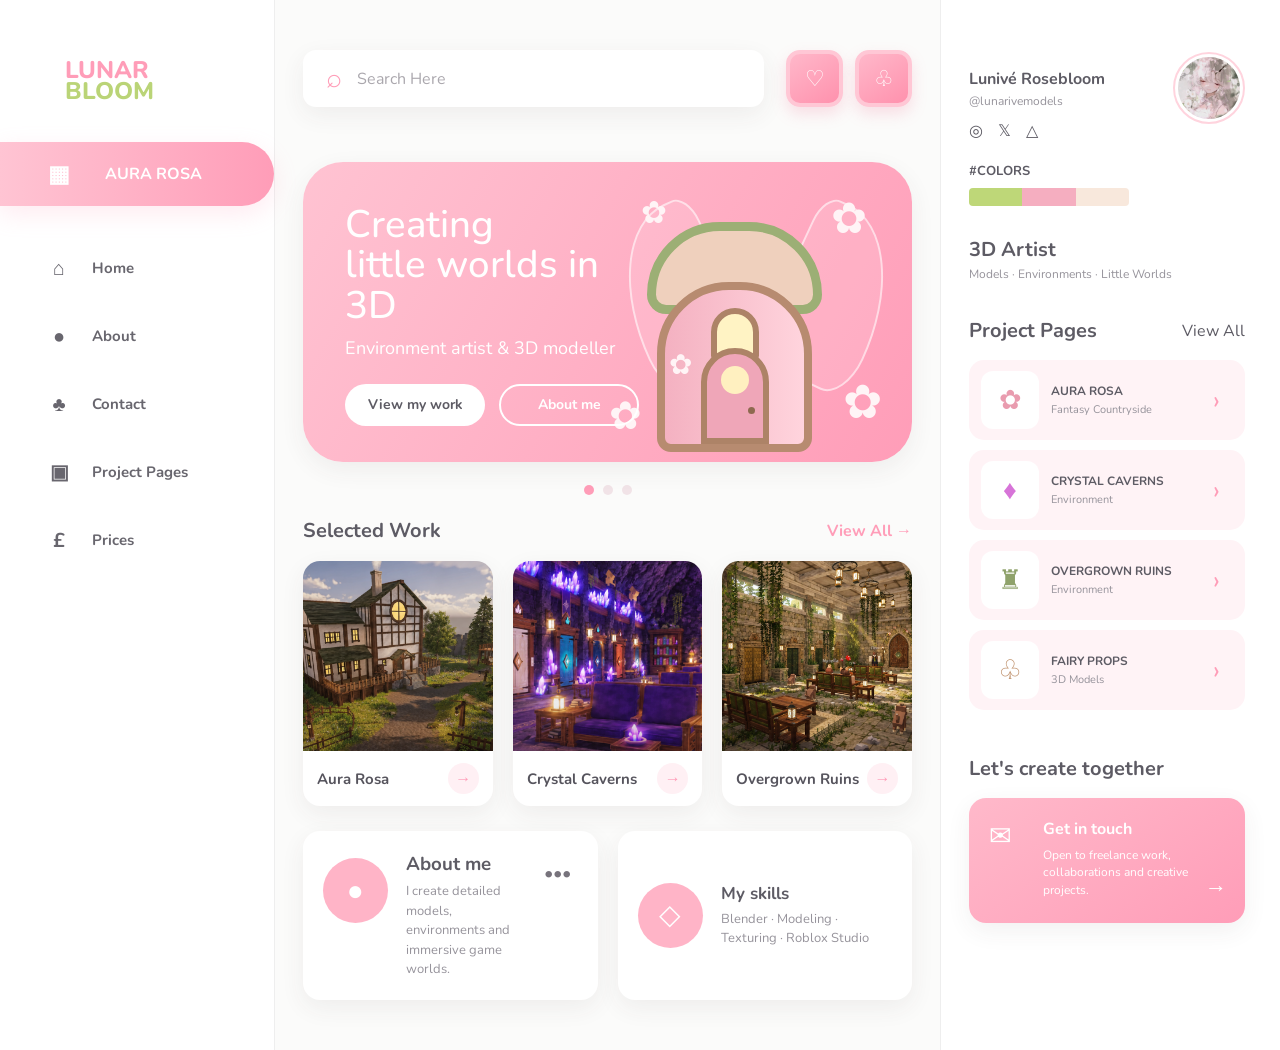
==== commit 932ef8ba: "Update index.html" ====
--- a/index.html
+++ b/index.html
@@ -3,7 +3,7 @@
 
 <head>
 <meta charset="UTF-8">
-<meta name="viewport" content="width=device-width, initial-scale=1.0">
+<meta name="viewport" content="width=device-width,initial-scale=1.0">
 
 <title>3D Artist Portfolio | Lunar Bloom</title>
 
@@ -14,27 +14,96 @@
 <link rel="stylesheet" href="style.css">
 
 <style>
-/* REAL HOMEPAGE PROJECTS */
+/* PROJECT CARDS */
 .home-project{display:block;overflow:hidden;border-radius:17px;background:#fff;box-shadow:0 8px 25px rgba(70,50,60,.07);transition:.25s}
 .home-project:hover{transform:translateY(-5px);box-shadow:0 14px 32px rgba(70,50,60,.12)}
 .home-project-image{position:relative;height:190px;overflow:hidden}
-.home-project-image img{width:100%;height:100%;display:block;object-fit:cover;object-position:center;transition:.45s}
-.home-project:hover .home-project-image img{transform:scale(1.045);filter:brightness(1.04)}
-.home-project-image:after{content:"";position:absolute;inset:0;background:linear-gradient(180deg,transparent 60%,rgba(25,15,30,.16));pointer-events:none}
+.home-project-image img{width:100%;height:100%;display:block;object-fit:cover;transition:.45s}
+.home-project:hover img{transform:scale(1.045);filter:brightness(1.04)}
+.home-project-image:after{content:"";position:absolute;inset:0;background:linear-gradient(180deg,transparent 60%,rgba(25,15,30,.16))}
 .home-project-info{height:55px;padding:0 14px;display:flex;align-items:center;justify-content:space-between}
 .home-project-info h3{font-size:15px;color:#56545d}
-.home-project-arrow{width:31px;height:31px;display:flex;align-items:center;justify-content:center;border-radius:50%;background:#fff0f4;color:#ff9db8;font-size:17px;transition:.2s}
+.home-project-arrow{width:31px;height:31px;display:flex;align-items:center;justify-content:center;border-radius:50%;background:#fff0f4;color:#ff9db8;transition:.2s}
 .home-project:hover .home-project-arrow{background:#ff9db8;color:#fff;transform:translateX(2px)}
 
-/* PROFILE PICTURE */
-.avatar{width:72px;height:72px;padding:3px;overflow:hidden;border:2px solid #ffd4de;border-radius:50%;background:#fff;box-shadow:0 6px 18px rgba(70,50,60,.07)}
-.avatar img{width:100%;height:100%;display:block;object-fit:cover;object-position:center;border-radius:50%}
-
-/* CLEANER SIDEBAR */
+/* PROFILE */
+.avatar{width:72px;height:72px;padding:3px;overflow:hidden;border:2px solid #ffd4de;border-radius:50%;background:#fff}
+.avatar img{width:100%;height:100%;display:block;object-fit:cover;border-radius:50%}
+
+/* ABOUT CARD */
+.about-card{align-items:flex-start;transition:.35s ease}
+.about-card .information-icon{margin-top:7px}
+
+.about-card-content{
+flex:1;
+min-width:0
+}
+
+.about-short{
+margin-top:5px;
+color:#96939b;
+font-size:13px;
+line-height:1.5
+}
+
+.about-expanded{
+max-height:0;
+overflow:hidden;
+opacity:0;
+transition:max-height .45s ease,opacity .3s ease,margin .3s ease
+}
+
+.about-card.expanded .about-expanded{
+max-height:300px;
+margin-top:13px;
+opacity:1
+}
+
+.about-expanded p{
+margin:0 0 12px;
+color:#96939b;
+font-size:13px;
+line-height:1.65
+}
+
+.about-read-more{
+display:inline-flex;
+align-items:center;
+gap:5px;
+color:#e883a1;
+font-size:12px;
+font-weight:800
+}
+
+.about-read-more:hover{
+color:#cf6e8d
+}
+
+.about-toggle{
+flex:0 0 auto;
+margin:5px 0 0 10px;
+padding:5px 7px;
+border:0;
+background:none;
+color:#77737c;
+font-size:18px;
+cursor:pointer;
+transition:.2s
+}
+
+.about-toggle:hover{
+color:#ff9db8
+}
+
+.about-card.expanded .about-toggle{
+transform:rotate(90deg);
+color:#ff9db8
+}
+
+/* CLEAN SIDEBAR */
 .sidebar{padding-bottom:40px}
 .main-nav{margin-top:5px}
 
-/* RESPONSIVE */
 @media(max-width:850px){
 .home-project-image{height:240px}
 }
@@ -59,19 +128,10 @@
 <span class="brand-green">BLOOM</span>
 </div>
 
-
 <div class="current-project">
-
-<span class="current-icon">
-▦
-</span>
-
-<span>
-AURA ROSA
-</span>
-
-</div>
-
+<span class="current-icon">▦</span>
+<span>AURA ROSA</span>
+</div>
 
 <nav class="main-nav">
 
@@ -80,7 +140,7 @@
 <span>Home</span>
 </a>
 
-<a href="#about" class="nav-item">
+<a href="about.html" class="nav-item">
 <span class="nav-icon">●</span>
 <span>About</span>
 </a>
@@ -105,12 +165,11 @@
 </aside>
 
 
-
 <!-- CENTER -->
 <main class="content" id="home">
 
 
-<!-- TOP BAR -->
+<!-- TOP -->
 <header class="topbar">
 
 <div class="search">
@@ -127,7 +186,6 @@
 
 </div>
 
-
 <div class="top-actions">
 
 <button aria-label="Messages">
@@ -141,7 +199,6 @@
 </div>
 
 </header>
-
 
 
 <!-- HERO -->
@@ -158,14 +215,13 @@
 Environment artist &amp; 3D modeller
 </p>
 
-
 <div class="hero-actions">
 
 <a href="projects.html" class="primary-button">
 View my work
 </a>
 
-<a href="#about" class="secondary-button">
+<a href="about.html" class="secondary-button">
 About me
 </a>
 
@@ -195,7 +251,6 @@
 </div>
 
 </div>
-
 
 <span class="hero-flower flower-1">✿</span>
 <span class="hero-flower flower-2">✿</span>
@@ -208,15 +263,11 @@
 </section>
 
 
-<!-- HERO DOTS -->
 <div class="hero-dots">
-
 <button class="hero-dot active"></button>
 <button class="hero-dot"></button>
 <button class="hero-dot"></button>
-
-</div>
-
+</div>
 
 
 <!-- SELECTED WORK -->
@@ -229,7 +280,7 @@
 </h2>
 
 <a href="projects.html">
-<button id="viewAllButton">
+<button>
 View All →
 </button>
 </a>
@@ -241,11 +292,7 @@
 
 
 <!-- AURA ROSA -->
-<a
-href="aura-rosa.html"
-class="home-project"
-data-project="aura rosa"
->
+<a href="aura-rosa.html" class="home-project" data-project="aura rosa">
 
 <div class="home-project-image">
 
@@ -271,13 +318,8 @@
 </a>
 
 
-
 <!-- CRYSTAL CAVERNS -->
-<a
-href="crystal-caverns.html"
-class="home-project"
-data-project="crystal caverns"
->
+<a href="crystal-caverns.html" class="home-project" data-project="crystal caverns">
 
 <div class="home-project-image">
 
@@ -303,13 +345,8 @@
 </a>
 
 
-
 <!-- OVERGROWN RUINS -->
-<a
-href="overgrown-ruins.html"
-class="home-project"
-data-project="overgrown ruins"
->
+<a href="overgrown-ruins.html" class="home-project" data-project="overgrown ruins">
 
 <div class="home-project-image">
 
@@ -339,32 +376,61 @@
 </section>
 
 
-
 <!-- ABOUT + SKILLS -->
-<section class="information" id="about">
-
-<article class="information-card">
+<section class="information">
+
+
+<!-- EXPANDABLE ABOUT -->
+<article class="information-card about-card" id="aboutCard">
 
 <div class="information-icon">
 ●
 </div>
 
-<div class="information-copy">
+<div class="about-card-content">
 
 <h3>
 About me
 </h3>
 
+<p class="about-short">
+I create detailed models, environments and immersive game worlds.
+</p>
+
+
+<div class="about-expanded" id="aboutExpanded">
+
 <p>
-I create detailed models,
-textures and immersive spaces.
+I've been working with 3D modelling for around two years,
+creating environments, buildings, props, maps and other
+game assets. I especially enjoy mid-to-low poly work where
+I have the creative freedom to experiment with different
+worlds and ideas while keeping the player's experience in mind.
 </p>
 
-</div>
+<a href="about.html" class="about-read-more">
+Read full story →
+</a>
+
+</div>
+
+</div>
+
+
+<button
+class="about-toggle"
+id="aboutToggle"
+type="button"
+aria-label="Expand About Me"
+aria-expanded="false"
+>
+•••
+</button>
 
 </article>
 
 
+<!-- SKILLS -->
 <article class="information-card">
 
 <div class="information-icon cube">
@@ -411,7 +477,6 @@
 </span>
 
 </div>
-
 
 <div class="avatar">
 
@@ -451,20 +516,16 @@
 #COLORS
 </strong>
 
-
 <div class="palette">
-
 <span class="palette-green"></span>
 <span class="palette-pink"></span>
 <span class="palette-cream"></span>
-
 </div>
 
 </section>
 
 
-
-<!-- ARTIST INFO -->
+<!-- ARTIST -->
 <section class="artist-info">
 
 <div class="panel-heading">
@@ -486,7 +547,6 @@
 </section>
 
 
-
 <!-- PROJECT PAGES -->
 <section class="project-pages">
 
@@ -510,20 +570,11 @@
 </div>
 
 <div class="side-project-text">
-
-<strong>
-AURA ROSA
-</strong>
-
-<span>
-Fantasy Countryside
-</span>
-
-</div>
-
-<span class="side-arrow">
-›
-</span>
+<strong>AURA ROSA</strong>
+<span>Fantasy Countryside</span>
+</div>
+
+<span class="side-arrow">›</span>
 
 </a>
 
@@ -535,20 +586,11 @@
 </div>
 
 <div class="side-project-text">
-
-<strong>
-CRYSTAL CAVERNS
-</strong>
-
-<span>
-Environment
-</span>
-
-</div>
-
-<span class="side-arrow">
-›
-</span>
+<strong>CRYSTAL CAVERNS</strong>
+<span>Environment</span>
+</div>
+
+<span class="side-arrow">›</span>
 
 </a>
 
@@ -560,20 +602,11 @@
 </div>
 
 <div class="side-project-text">
-
-<strong>
-OVERGROWN RUINS
-</strong>
-
-<span>
-Environment
-</span>
-
-</div>
-
-<span class="side-arrow">
-›
-</span>
+<strong>OVERGROWN RUINS</strong>
+<span>Environment</span>
+</div>
+
+<span class="side-arrow">›</span>
 
 </a>
 
@@ -585,25 +618,15 @@
 </div>
 
 <div class="side-project-text">
-
-<strong>
-FAIRY PROPS
-</strong>
-
-<span>
-3D Models
-</span>
-
-</div>
-
-<span class="side-arrow">
-›
-</span>
+<strong>FAIRY PROPS</strong>
+<span>3D Models</span>
+</div>
+
+<span class="side-arrow">›</span>
 
 </a>
 
 </section>
-
 
 
 <!-- CONTACT -->
@@ -618,10 +641,7 @@
 </div>
 
 
-<a
-class="contact-box"
-href="contact.html"
->
+<a class="contact-box" href="contact.html">
 
 <div class="contact-icon">
 ✉
@@ -635,8 +655,7 @@
 
 <span>
 Open to freelance work,
-collaborations and
-creative projects.
+collaborations and creative projects.
 </span>
 
 </div>
@@ -656,7 +675,23 @@
 
 <script src="script.js"></script>
 
+<script>
+const aboutToggle = document.getElementById("aboutToggle");
+const aboutCard = document.getElementById("aboutCard");
+
+aboutToggle.addEventListener("click", () => {
+    const expanded = aboutCard.classList.toggle("expanded");
+
+    aboutToggle.setAttribute("aria-expanded", expanded);
+
+    aboutToggle.setAttribute(
+        "aria-label",
+        expanded ? "Collapse About Me" : "Expand About Me"
+    );
+});
+</script>
+
 </body>
 </html>
 
-<!-- ===== COMPLETE CLEAN INDEX.HTML - END ===== -->
+<!-- ===== COMPLETE INDEX.HTML - END ===== -->
